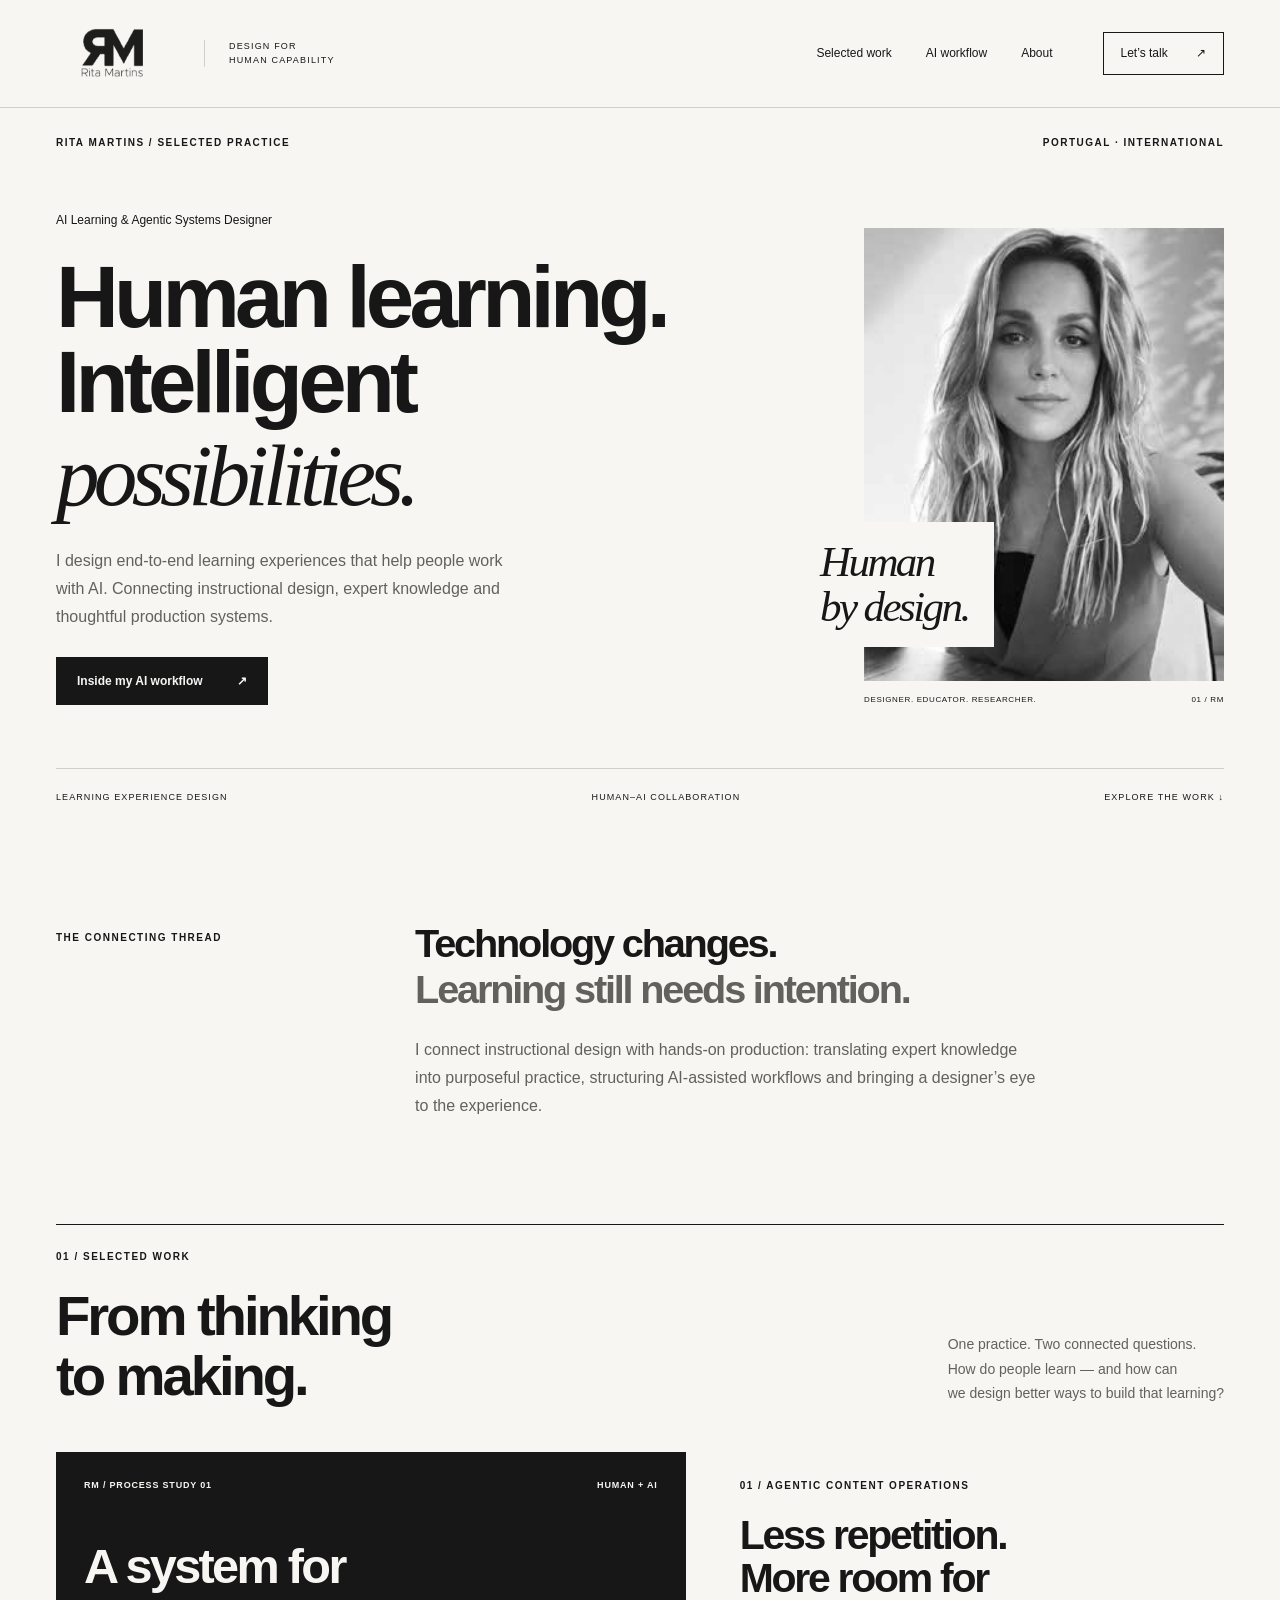
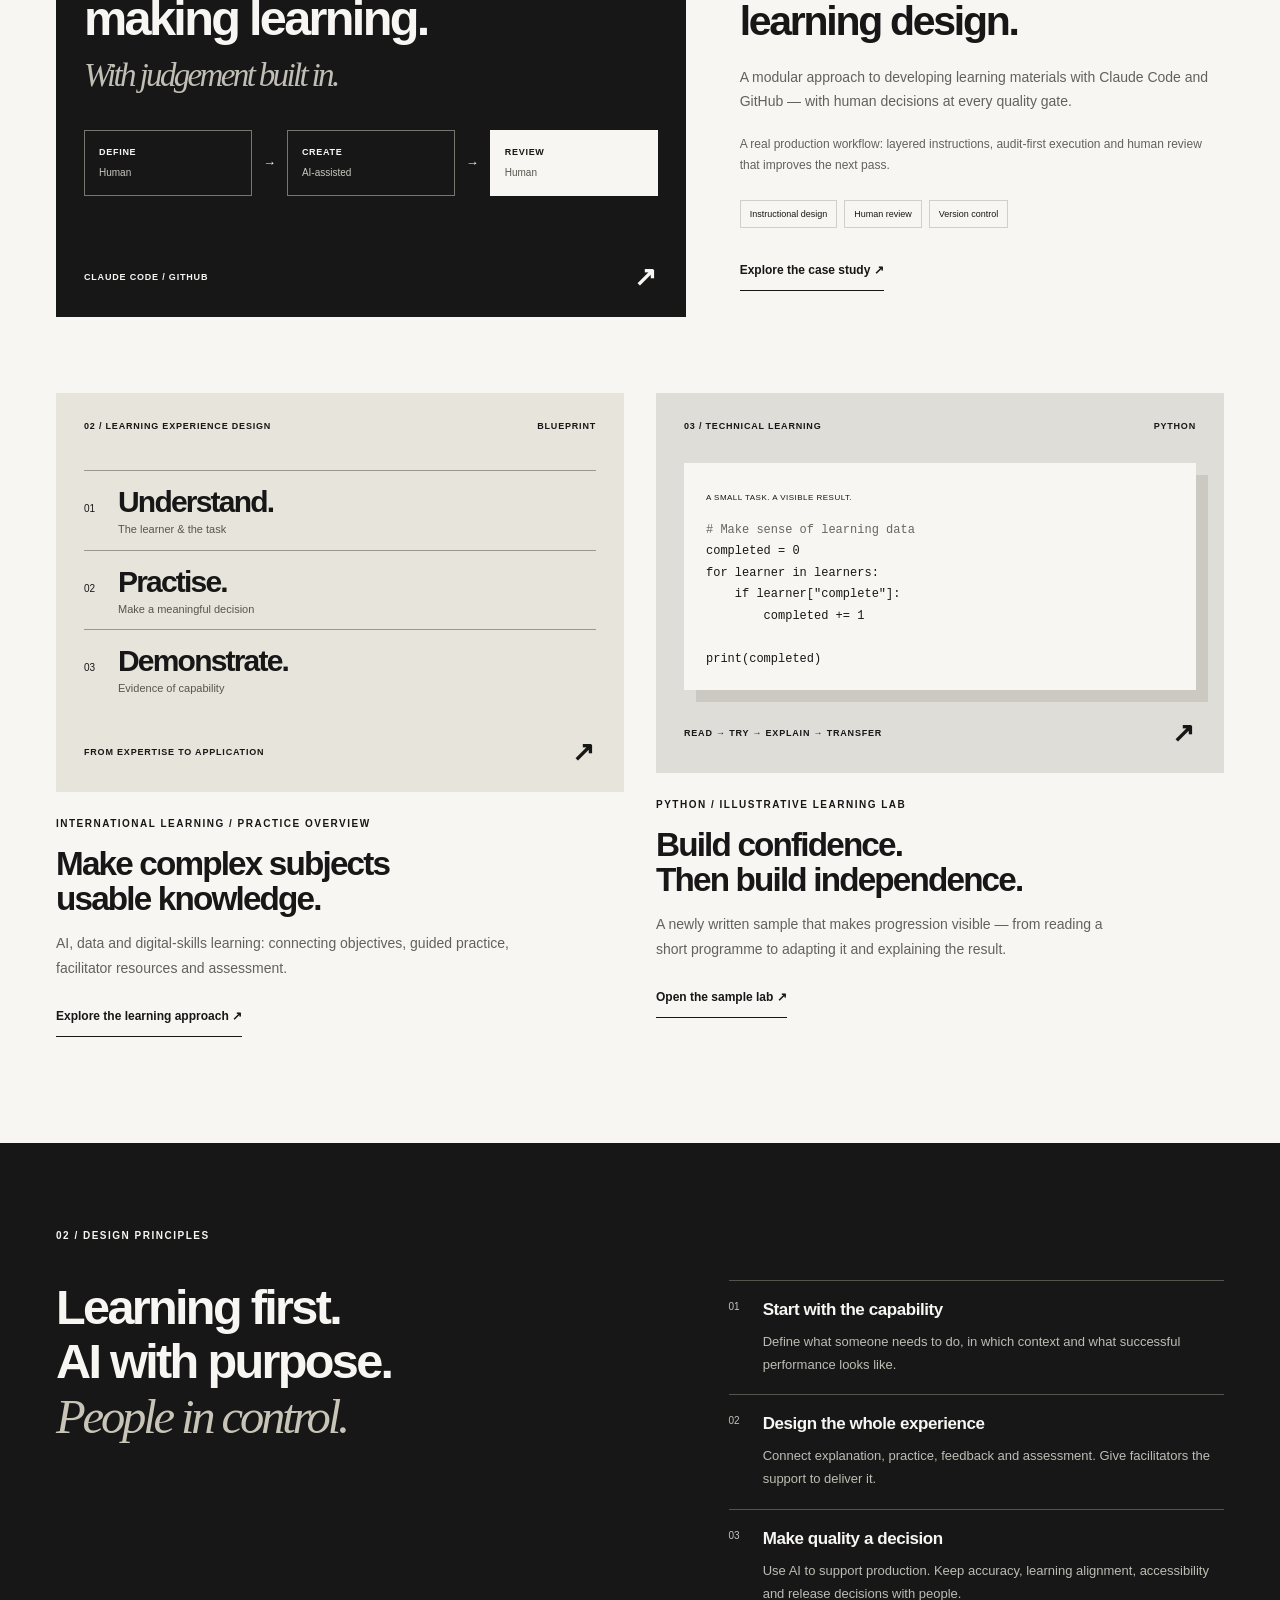
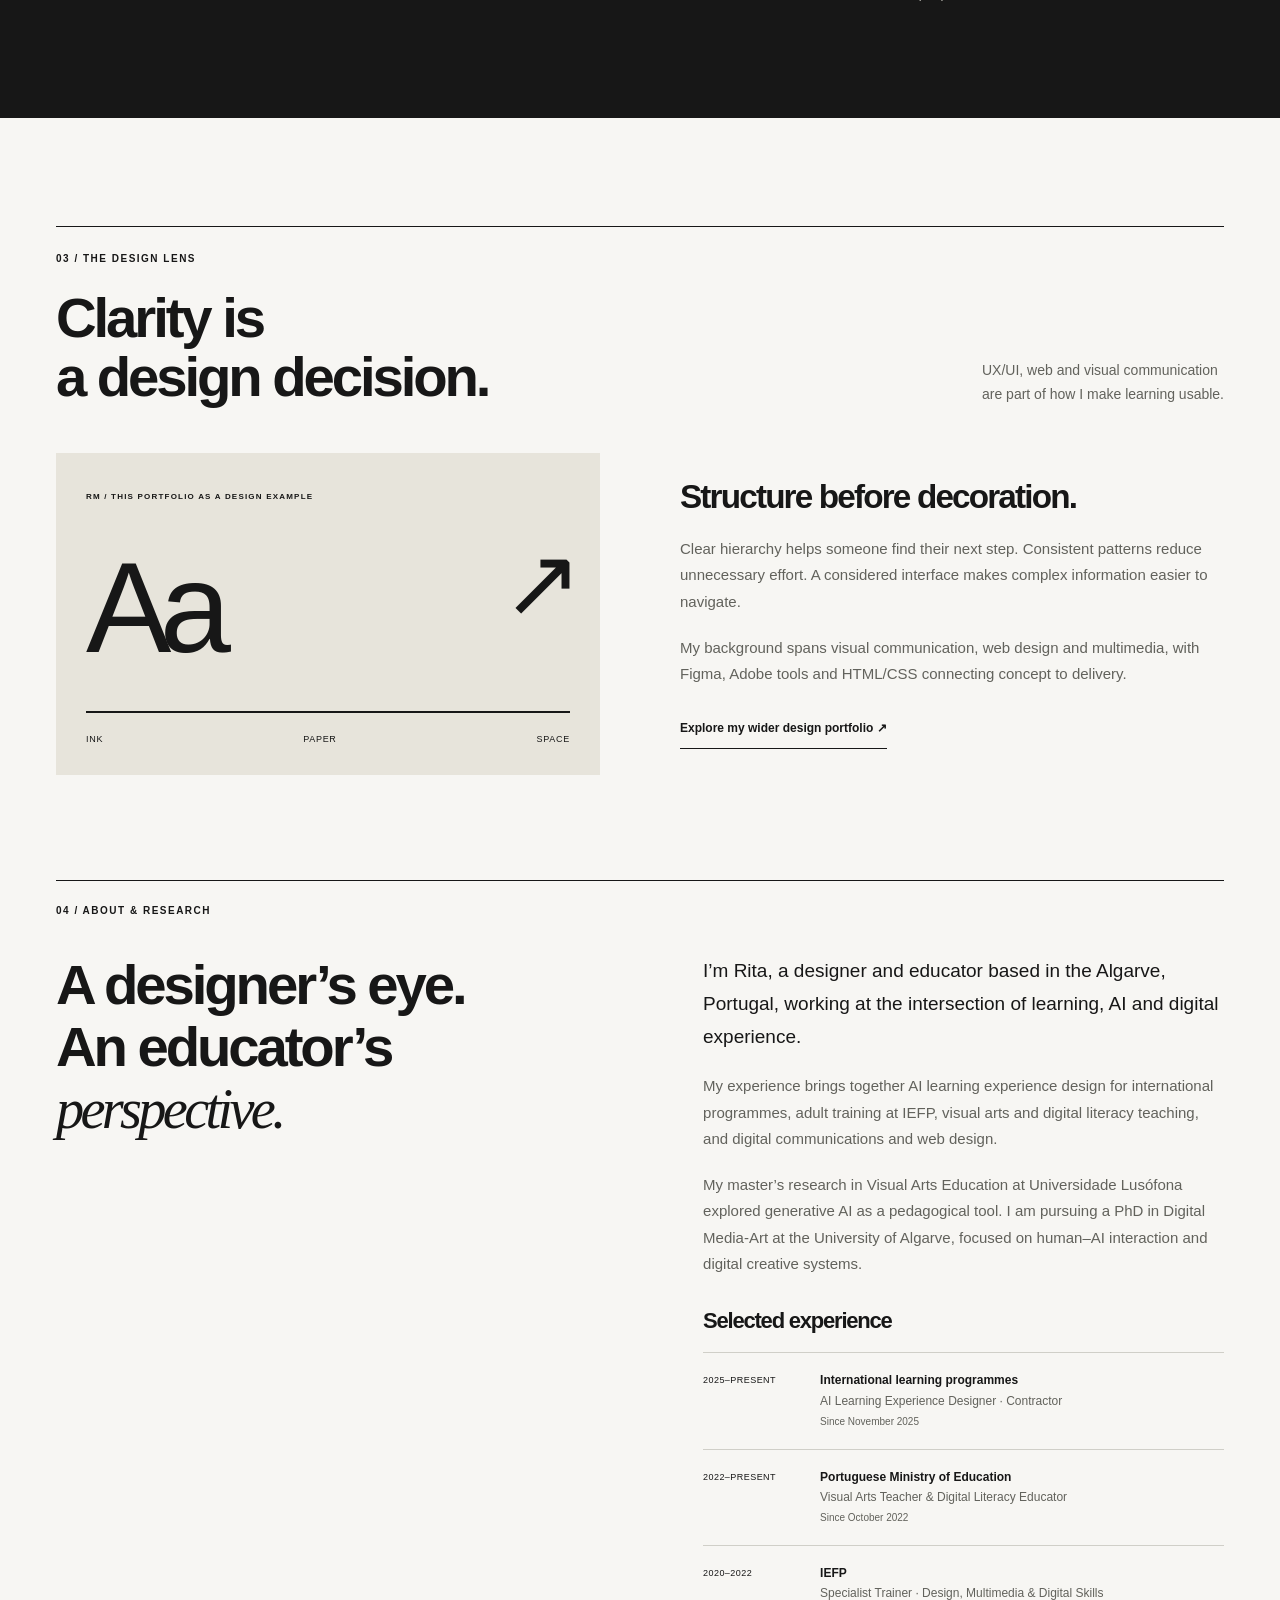
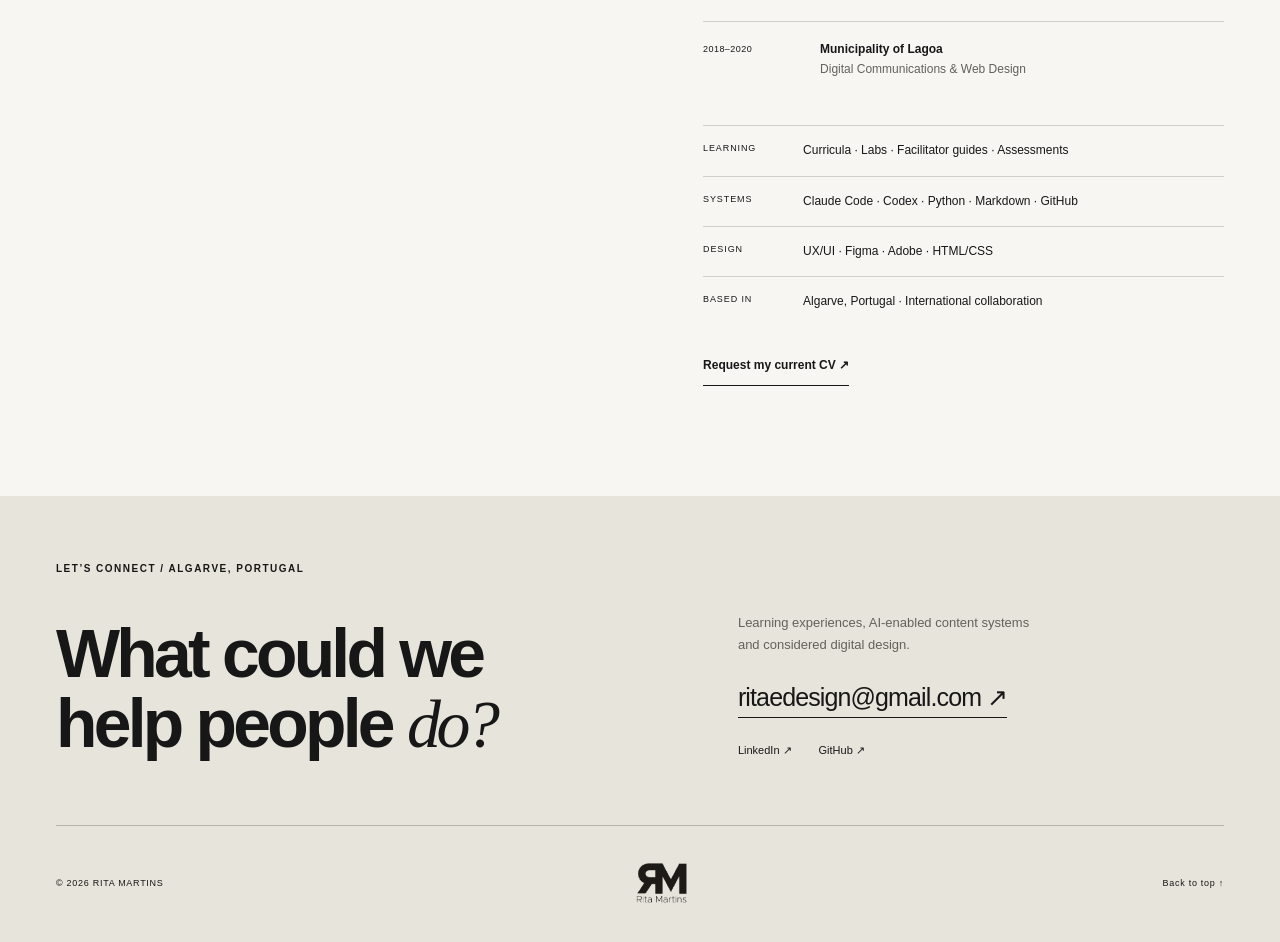
==== index.html @ 3ad0efac "Publish independent learning design portfolio" ====
<!doctype html>
<html lang="en-GB"><head><meta charset="utf-8"><meta name="viewport" content="width=device-width,initial-scale=1">
<title>AI Learning & Agentic Systems Designer — Rita Martins</title><meta name="description" content="Rita Martins connects learning experience design, human-reviewed AI workflows and thoughtful digital design."><meta name="theme-color" content="#f7f6f3">
<meta property="og:type" content="website"><meta property="og:title" content="AI Learning & Agentic Systems Designer — Rita Martins"><meta property="og:description" content="Rita Martins connects learning experience design, human-reviewed AI workflows and thoughtful digital design."><link rel="icon" type="image/png" href="assets/rm-logo.png"><link rel="stylesheet" href="styles.css"><script src="script.js" defer></script><link rel="canonical" href="https://ritelian.github.io/rita-agentic-portfolio/"><meta property="og:url" content="https://ritelian.github.io/rita-agentic-portfolio/"><meta property="og:image" content="https://ritelian.github.io/rita-agentic-portfolio/assets/rita-portrait.jpg"><meta property="og:image:alt" content="Rita Martins, designer and educator"></head>
<body><a class="skip" href="#main">Skip to content</a><header class="header"><a class="brand" href="index.html" aria-label="Rita Martins home"><img src="assets/rm-logo.png" width="176" height="106" alt="RM — Rita Martins"></a><span class="header-note">DESIGN FOR<br>HUMAN CAPABILITY</span><button class="menu-toggle" hidden aria-expanded="false" aria-controls="navigation">Menu +</button><nav id="navigation" aria-label="Primary"><a href="index.html#work">Selected work</a><a href="workflow.html">AI workflow</a><a href="index.html#about">About</a><a class="nav-contact" href="#contact">Let’s talk <span aria-hidden="true">↗</span></a></nav></header>
<main id="main"><section class="hero wrap"><div class="hero-meta kicker"><span>RITA MARTINS / SELECTED PRACTICE</span><span>PORTUGAL · INTERNATIONAL</span></div><div class="hero-grid"><div class="hero-copy"><p class="role">AI Learning &amp; Agentic Systems Designer</p><h1>Human learning.<br>Intelligent<br><em>possibilities.</em></h1><p class="intro">I design end-to-end learning experiences that help people work with AI. Connecting instructional design, expert knowledge and thoughtful production systems.</p><a class="button" href="workflow.html">Inside my AI workflow <span aria-hidden="true">↗</span></a></div><figure class="portrait"><img src="assets/rita-portrait.jpg" width="288" height="420" alt="Rita Martins, designer and educator"><figcaption><span>DESIGNER. EDUCATOR. RESEARCHER.</span><span>01 / RM</span></figcaption><div class="portrait-note" aria-hidden="true">Human<br>by design.</div></figure></div><div class="hero-bottom"><span>LEARNING EXPERIENCE DESIGN</span><span>HUMAN–AI COLLABORATION</span><a href="#work">EXPLORE THE WORK ↓</a></div></section>
<section class="intro-section wrap" aria-labelledby="intro-heading"><div class="kicker">THE CONNECTING THREAD</div><h2 id="intro-heading">Technology changes.<br><span class="muted">Learning still needs intention.</span></h2><p>I connect instructional design with hands-on production: translating expert knowledge into purposeful practice, structuring AI-assisted workflows and bringing a designer’s eye to the experience.</p></section>
<section id="work" class="work wrap"><div class="section-heading"><div><div class="kicker">01 / SELECTED WORK</div><h2>From thinking<br>to making.</h2></div><p>One practice. Two connected questions.<br>How do people learn — and how can<br>we design better ways to build that learning?</p></div>
<article class="featured-project"><a class="workflow-art" href="workflow.html" aria-label="Read Agentic content production case study"><div class="art-top"><span>RM / PROCESS STUDY 01</span><span>HUMAN + AI</span></div><div class="art-statement">A system for<br>making learning.<span>With judgement built in.</span></div><div class="mini-flow"><span>DEFINE<br><small>Human</small></span><b aria-hidden="true">→</b><span>CREATE<br><small>AI-assisted</small></span><b aria-hidden="true">→</b><span class="white-node">REVIEW<br><small>Human</small></span></div><div class="art-bottom"><span>CLAUDE CODE / GITHUB</span><span aria-hidden="true">↗</span></div></a><div class="featured-copy"><div class="kicker">01 / AGENTIC CONTENT OPERATIONS</div><h3>Less repetition.<br>More room for<br>learning design.</h3><p>A modular approach to developing learning materials with Claude Code and GitHub — with human decisions at every quality gate.</p><p class="small muted">A real production workflow: layered instructions, audit-first execution and human review that improves the next pass.</p><div class="tags"><span>Instructional design</span><span>Human review</span><span>Version control</span></div><a class="text-link" href="workflow.html">Explore the case study <span aria-hidden="true">↗</span></a></div></article>
<div class="project-pair"><article><a href="learning-design.html" class="learning-art" aria-label="Explore learning experience design"><div class="art-top"><span>02 / LEARNING EXPERIENCE DESIGN</span><span>BLUEPRINT</span></div><div class="blueprint"><div><span>01</span><strong>Understand.</strong><small>The learner &amp; the task</small></div><div><span>02</span><strong>Practise.</strong><small>Make a meaningful decision</small></div><div><span>03</span><strong>Demonstrate.</strong><small>Evidence of capability</small></div></div><div class="art-bottom"><span>FROM EXPERTISE TO APPLICATION</span><span aria-hidden="true">↗</span></div></a><div class="project-text"><div class="kicker">INTERNATIONAL LEARNING / PRACTICE OVERVIEW</div><h3>Make complex subjects<br>usable knowledge.</h3><p>AI, data and digital-skills learning: connecting objectives, guided practice, facilitator resources and assessment.</p><a class="text-link" href="learning-design.html">Explore the learning approach ↗</a></div></article><article><a href="learning-design.html#python" class="python-art" aria-label="Explore the illustrative Python learning lab"><div class="art-top"><span>03 / TECHNICAL LEARNING</span><span>PYTHON</span></div><div class="code-sheet"><span class="code-label">A SMALL TASK. A VISIBLE RESULT.</span><pre><code><span># Make sense of learning data</span>
completed = 0
for learner in learners:
    if learner["complete"]:
        completed += 1

print(completed)</code></pre></div><div class="art-bottom"><span>READ → TRY → EXPLAIN → TRANSFER</span><span aria-hidden="true">↗</span></div></a><div class="project-text"><div class="kicker">PYTHON / ILLUSTRATIVE LEARNING LAB</div><h3>Build confidence.<br>Then build independence.</h3><p>A newly written sample that makes progression visible — from reading a short programme to adapting it and explaining the result.</p><a class="text-link" href="learning-design.html#python">Open the sample lab ↗</a></div></article></div></section>
<section class="method"><div class="wrap"><div class="kicker">02 / DESIGN PRINCIPLES</div><div class="method-grid"><h2>Learning first.<br>AI with purpose.<br><em>People in control.</em></h2><div class="principles"><article><span>01</span><div><h3>Start with the capability</h3><p>Define what someone needs to do, in which context and what successful performance looks like.</p></div></article><article><span>02</span><div><h3>Design the whole experience</h3><p>Connect explanation, practice, feedback and assessment. Give facilitators the support to deliver it.</p></div></article><article><span>03</span><div><h3>Make quality a decision</h3><p>Use AI to support production. Keep accuracy, learning alignment, accessibility and release decisions with people.</p></div></article></div></div></div></section>
<section class="wrap design-section" id="design"><div class="section-heading"><div><div class="kicker">03 / THE DESIGN LENS</div><h2>Clarity is<br>a design decision.</h2></div><p>UX/UI, web and visual communication<br>are part of how I make learning usable.</p></div><div class="design-grid"><div class="type-specimen" aria-label="Typography study from this portfolio"><span class="kicker">RM / THIS PORTFOLIO AS A DESIGN EXAMPLE</span><strong>Aa<span>↗</span></strong><div class="specimen-rule"></div><div class="swatches"><span>INK</span><span>PAPER</span><span>SPACE</span></div></div><div><h3>Structure before decoration.</h3><p>Clear hierarchy helps someone find their next step. Consistent patterns reduce unnecessary effort. A considered interface makes complex information easier to navigate.</p><p>My background spans visual communication, web design and multimedia, with Figma, Adobe tools and HTML/CSS connecting concept to delivery.</p><a class="text-link" href="https://ritelian.github.io/rita-martins-portfolio/" target="_blank" rel="noopener noreferrer">Explore my wider design portfolio ↗</a></div></div></section>
<section class="wrap about" id="about"><div class="kicker">04 / ABOUT &amp; RESEARCH</div><div class="about-grid"><h2>A designer’s eye.<br>An educator’s<br><em>perspective.</em></h2><div><p class="lead">I’m Rita, a designer and educator based in the Algarve, Portugal, working at the intersection of learning, AI and digital experience.</p><p>My experience brings together AI learning experience design for international programmes, adult training at IEFP, visual arts and digital literacy teaching, and digital communications and web design.</p><p>My master’s research in Visual Arts Education at Universidade Lusófona explored generative AI as a pedagogical tool. I am pursuing a PhD in Digital Media-Art at the University of Algarve, focused on human–AI interaction and digital creative systems.</p><div class="career-list" aria-label="Selected professional experience"><h3>Selected experience</h3><div><span>2025–PRESENT</span><p><strong>International learning programmes</strong><br>AI Learning Experience Designer · Contractor<br><small>Since November 2025</small></p></div><div><span>2022–PRESENT</span><p><strong>Portuguese Ministry of Education</strong><br>Visual Arts Teacher &amp; Digital Literacy Educator<br><small>Since October 2022</small></p></div><div><span>2020–2022</span><p><strong>IEFP</strong><br>Specialist Trainer · Design, Multimedia &amp; Digital Skills</p></div><div><span>2018–2020</span><p><strong>Municipality of Lagoa</strong><br>Digital Communications &amp; Web Design</p></div></div><dl class="facts"><div><dt>LEARNING</dt><dd>Curricula · Labs · Facilitator guides · Assessments</dd></div><div><dt>SYSTEMS</dt><dd>Claude Code · Codex · Python · Markdown · GitHub</dd></div><div><dt>DESIGN</dt><dd>UX/UI · Figma · Adobe · HTML/CSS</dd></div><div><dt>BASED IN</dt><dd>Algarve, Portugal · International collaboration</dd></div></dl><a class="text-link" href="mailto:ritaedesign@gmail.com?subject=CV%20request">Request my current CV ↗</a></div></div></section></main><footer id="contact" class="footer"><div class="wrap"><div class="kicker">LET’S CONNECT / ALGARVE, PORTUGAL</div><div class="footer-grid"><h2>What could we<br>help people <em>do?</em></h2><div><p>Learning experiences, AI-enabled content systems<br>and considered digital design.</p><a class="email" href="mailto:ritaedesign@gmail.com">ritaedesign@gmail.com ↗</a><div class="social"><a href="https://www.linkedin.com/in/ritaelianamartins/" target="_blank" rel="noopener noreferrer">LinkedIn ↗</a><a href="https://github.com/ritelian" target="_blank" rel="noopener noreferrer">GitHub ↗</a></div></div></div><div class="footer-bottom"><span>© <span id="year">2026</span> RITA MARTINS</span><img src="assets/rm-logo.png" width="176" height="106" alt="RM — Rita Martins"><a href="#main">Back to top ↑</a></div></div></footer></body></html>
---- styles.css ----
:root{--paper:#f7f6f3;--ink:#171717;--muted:#62625c;--line:#d0cfc8;--sand:#e7e4db;--max:1328px}*{box-sizing:border-box}html{scroll-behavior:smooth;scroll-padding-top:30px}body{margin:0;background:var(--paper);color:var(--ink);font-family:Arial,Helvetica,sans-serif;-webkit-font-smoothing:antialiased;line-height:1.6}a{color:inherit;text-decoration:none}img{display:block;max-width:100%;height:auto}button,input,select,textarea{font:inherit}button,a,input,select,textarea,summary{-webkit-tap-highlight-color:transparent}button{cursor:pointer}button:disabled{cursor:not-allowed;opacity:.48}a:focus-visible,button:focus-visible,summary:focus-visible,input:focus-visible,textarea:focus-visible,select:focus-visible{outline:3px solid #75623b;outline-offset:5px}::selection{background:#d7cfb8}h1,h2,h3,h4,p,figure{margin:0}h1,h2,h3,h4{line-height:1.06}h1,h2,h3{letter-spacing:-.055em}h1{font-size:clamp(3.2rem,6.8vw,6.3rem);font-weight:700}h2{font-size:clamp(2.5rem,4.4vw,4.25rem)}h3{font-size:clamp(1.65rem,2.6vw,2.6rem)}h4{font-size:1.15rem;line-height:1.35;margin:26px 0 12px}em{font-family:Georgia,'Times New Roman',serif;font-weight:400;letter-spacing:-.065em}p{color:var(--muted);font-size:1rem;line-height:1.75}p+p{margin-top:20px}.wrap{max-width:var(--max);margin:auto;padding-inline:56px}.kicker{font-family:Arial,Helvetica,sans-serif;font-size:10px;line-height:1.5;letter-spacing:.15em;font-weight:700}.muted{color:var(--muted)}.small{font-size:.82rem}.lead{font-size:1.2rem}.skip{position:fixed;top:-100px;left:16px;background:var(--ink);color:white;padding:12px 22px;z-index:100}.skip:focus{top:16px}.header{max-width:1600px;margin:auto;min-height:108px;display:flex;align-items:center;gap:32px;border-bottom:1px solid var(--line);padding:16px 56px}.brand{width:116px;flex-shrink:0}.brand img{width:116px;mix-blend-mode:multiply}.header-note{font-size:9px;line-height:1.5;letter-spacing:.13em;border-left:1px solid var(--line);padding-left:24px}.header nav{display:flex;align-items:center;gap:34px;margin-left:auto;font-size:12px}.header nav a{padding-block:12px}.header nav a:hover,.header nav a[aria-current]{text-decoration:underline;text-underline-offset:6px}.header .nav-contact{border:1px solid var(--ink);padding:11px 17px;margin-left:16px}.nav-contact span{margin-left:25px}.menu-toggle{display:none}.hero{padding-top:27px}.hero-meta{display:flex;justify-content:space-between;gap:20px}.hero-grid{display:grid;grid-template-columns:1.6fr 1fr;gap:60px;align-items:center;padding-top:58px}.role{font-size:12px;color:var(--ink);margin-bottom:23px}.hero h1{line-height:.98}.hero h1 em{display:inline-block;margin-top:8px}.intro{max-width:470px;font-size:16px;margin-top:29px;margin-bottom:26px}.button{display:inline-flex;align-items:center;justify-content:space-between;gap:34px;border:1px solid var(--ink);background:var(--ink);color:var(--paper);padding:14px 20px;font-size:12px;line-height:1.5;font-weight:700;min-height:46px;text-align:left;transition:background .18s,transform .18s}.button:not(:disabled):hover{background:#363630;transform:translateY(-2px)}.button.secondary{background:transparent;color:var(--ink)}.button.secondary:hover{background:var(--sand)}.portrait{position:relative;align-self:stretch;max-width:360px;justify-self:end;width:100%;padding-top:20px}.portrait>img{width:100%;height:453px;object-fit:cover;filter:grayscale(1);object-position:center 33%}.portrait figcaption{display:flex;justify-content:space-between;gap:10px;font-size:8px;letter-spacing:.08em;padding-top:13px}.portrait-note{position:absolute;bottom:60px;left:-44px;line-height:1.03;font-size:43px;letter-spacing:-.06em;background:var(--paper);padding:18px 25px 18px 0;font-family:Georgia,serif;font-style:italic}.hero-bottom{border-top:1px solid var(--line);display:flex;justify-content:space-between;gap:20px;font-size:9px;letter-spacing:.12em;margin-top:61px;padding-block:21px}.intro-section{padding-top:95px;padding-bottom:104px;display:grid;grid-template-columns:1fr 2.6fr;column-gap:48px;row-gap:24px}.intro-section h2{font-size:clamp(2rem,3.1vw,3rem);line-height:1.16}.intro-section>p{grid-column:2;max-width:630px;font-size:16px}.intro-section .kicker{padding-top:10px}.section-heading{border-top:1px solid var(--ink);padding-top:24px;display:flex;justify-content:space-between;align-items:end;gap:45px;margin-bottom:46px}.section-heading h2{margin-top:22px}.section-heading>p{font-size:14px;max-width:350px}.featured-project{display:grid;grid-template-columns:1.3fr 1fr;gap:54px;align-items:center}.workflow-art,.learning-art,.python-art{position:relative;display:flex;flex-direction:column;min-height:465px;padding:26px 28px;background:var(--ink);color:var(--paper);overflow:hidden}.art-top,.art-bottom{display:flex;justify-content:space-between;gap:15px;font-size:9px;font-weight:700;letter-spacing:.09em}.art-bottom{margin-top:auto;align-items:center;padding-top:30px}.art-bottom>span:last-child{font-size:27px;line-height:1}.art-statement{font-size:clamp(2.3rem,3.8vw,3.4rem);font-weight:700;line-height:1.07;letter-spacing:-.055em;margin-top:48px}.art-statement>span{display:block;font-family:Georgia,serif;font-style:italic;font-weight:400;font-size:.68em;color:#c1bfb5;margin-top:14px}.mini-flow{display:flex;align-items:center;gap:11px;margin-top:37px}.mini-flow>span{border:1px solid #77766e;padding:14px 14px;flex:1;font-size:9px;font-weight:700;letter-spacing:.08em}.mini-flow small{display:block;font-weight:400;font-size:10px;letter-spacing:0;margin-top:5px;color:#c9c7be}.mini-flow b{font-size:13px;font-weight:400}.mini-flow .white-node{color:var(--ink);background:var(--paper);border-color:var(--paper)}.mini-flow .white-node small{color:#55554c}.workflow-art:hover .art-bottom>span:last-child,.learning-art:hover .art-bottom>span:last-child,.python-art:hover .art-bottom>span:last-child{transform:translate(3px,-3px)}.art-bottom>span:last-child{transition:transform .2s}.featured-copy h3{margin:21px 0;font-size:clamp(2rem,3.2vw,3rem)}.featured-copy>p{font-size:14px}.featured-copy .small{font-size:12px}.tags{display:flex;flex-wrap:wrap;gap:7px;margin-top:24px}.tags span{font-size:9px;padding:6px 9px;border:1px solid var(--line)}.text-link{font-size:12px;font-weight:700;border-bottom:1px solid var(--ink);display:inline-block;padding:9px 0;line-height:1.7}.featured-copy .text-link{margin-top:23px}.text-link:hover{border-bottom-width:2px}.project-pair{display:grid;grid-template-columns:1fr 1fr;gap:32px;margin-top:76px}.learning-art,.python-art{min-height:370px}.learning-art{background:var(--sand);color:var(--ink)}.blueprint{margin-top:37px}.blueprint>div{border-top:1px solid #99978f;display:grid;grid-template-columns:34px 1fr;align-items:baseline;padding:11px 0}.blueprint>div>span{font-size:10px}.blueprint strong{font-size:30px;letter-spacing:-.06em;line-height:1.3}.blueprint small{grid-column:2;font-size:11px;color:#57564e}.python-art{background:#deddd8;color:var(--ink)}.code-sheet{background:var(--paper);margin-top:30px;padding:19px 22px;box-shadow:12px 12px 0 #cbc9c1}.code-label{font-size:8px;letter-spacing:.06em}.code-sheet pre{font-size:12px;line-height:1.8;margin:12px 0 0;white-space:pre-wrap}.code-sheet code>span{color:#68675e}.project-text{padding-top:24px}.project-text h3{margin:15px 0}.project-text p{font-size:14px;max-width:460px}.project-text .text-link{margin-top:17px}.work{padding-bottom:106px}.method{background:var(--ink);color:var(--paper);padding:85px 0 94px}.method-grid{display:grid;grid-template-columns:1.2fr 1fr;gap:78px;margin-top:37px}.method h2{font-size:clamp(2.3rem,3.8vw,3.65rem);line-height:1.12}.method em{color:#c8c4b7}.principles article{display:flex;gap:23px;border-top:1px solid #54544c;padding:18px 0}.principles article>span{font-size:10px;color:#c5c3b8}.principles h3{font-size:17px;letter-spacing:-.025em;margin-bottom:10px;line-height:1.3}.principles p{font-size:13px;color:#bdbcb4}.design-section{padding-top:108px;padding-bottom:105px}.design-grid{display:grid;grid-template-columns:1fr 1fr;gap:80px;align-items:center}.type-specimen{background:var(--sand);padding:28px 30px}.type-specimen .kicker{font-size:8px}.type-specimen>strong{font-size:clamp(90px,10vw,155px);letter-spacing:-.09em;line-height:1.6;display:flex;justify-content:space-between;font-weight:400}.type-specimen>strong span{font-size:.75em;font-weight:400}.specimen-rule{height:2px;background:var(--ink)}.swatches{display:flex;justify-content:space-between;padding-top:19px;font-size:9px;letter-spacing:.08em}.design-grid h3{margin-bottom:22px}.design-grid p{font-size:15px}.design-grid .text-link{margin-top:22px}.about{padding-bottom:110px}.about>.kicker{padding-top:22px;border-top:1px solid var(--ink)}.about-grid{display:grid;grid-template-columns:1.1fr 1fr;gap:74px;margin-top:36px}.about-grid h2{line-height:1.1}.about-grid p{font-size:15px}.about-grid .lead{font-size:19px;color:var(--ink)}.facts{margin:29px 0 20px}.facts>div{display:grid;grid-template-columns:85px 1fr;gap:15px;border-top:1px solid var(--line);padding:15px 0}.facts dt{font-size:9px;letter-spacing:.1em}.facts dd{font-size:12px;margin:0}.footer{background:var(--sand);padding-top:65px}.footer-grid{display:grid;grid-template-columns:1.3fr 1fr;gap:50px;align-items:end;margin:36px 0 65px}.footer h2{font-size:clamp(2.7rem,5.3vw,5rem);line-height:1.03}.footer p{font-size:13px}.email{display:inline-block;font-size:clamp(17px,2vw,25px);letter-spacing:-.035em;border-bottom:1px solid var(--ink);margin-top:20px;overflow-wrap:anywhere}.social{display:flex;gap:27px;font-size:11px;margin-top:24px}.social a:hover{text-decoration:underline}.footer-bottom{border-top:1px solid #b8b6ac;display:flex;align-items:center;justify-content:space-between;gap:20px;min-height:117px;font-size:9px;letter-spacing:.08em}.footer-bottom img{width:94px;mix-blend-mode:multiply}.breadcrumb{display:inline-block;font-size:11px;margin-top:28px;padding:8px 0}.case-hero{padding:42px 0 48px}.case-hero h1{font-size:clamp(3rem,6.1vw,5.8rem);margin:28px 0;line-height:1.06;max-width:1060px}.case-deck{font-size:20px;max-width:660px}.case-meta{display:grid;grid-template-columns:repeat(4,1fr);gap:26px;border-top:1px solid var(--line);padding-top:23px;margin-top:40px}.case-meta dt{font-size:9px;letter-spacing:.1em;font-weight:700}.case-meta dd{font-size:12px;margin:7px 0 0}.case-banner{background:var(--ink);color:var(--paper);padding:59px 0}.case-banner h2{font-size:clamp(1.8rem,3.3vw,3rem);margin-top:25px;line-height:1.17}.banner-flow{display:flex;align-items:center;gap:22px;flex-wrap:wrap;margin-top:40px;font-size:12px}.banner-flow>span{border-bottom:1px solid #77756b;padding-bottom:11px}.banner-flow b{font-weight:400;color:#aaa89b}.case-layout{display:grid;grid-template-columns:220px minmax(0,1fr);gap:68px;padding-top:65px;padding-bottom:95px}.case-nav{align-self:start;position:sticky;top:25px;display:flex;flex-direction:column;gap:4px}.case-nav a{font-size:10px;padding:10px 0;color:var(--muted);border-bottom:1px solid var(--line)}.case-nav a:hover{color:var(--ink)}.case-content{min-width:0}.case-content section{padding-bottom:76px;scroll-margin-top:30px}.case-content section+section{border-top:1px solid var(--ink);padding-top:28px}.case-content h2{font-size:clamp(2.3rem,3.6vw,3.5rem);margin:24px 0}.case-content h3{font-size:23px;letter-spacing:-.04em;margin:26px 0 13px;line-height:1.2}.case-content p{font-size:15px}.case-content .lead{font-size:19px;color:var(--ink)}.note{background:var(--sand);border-left:2px solid var(--ink);padding:22px 24px;margin:28px 0}.note strong{font-size:12px}.note p{font-size:12px;margin-top:9px}.two-col{display:grid;grid-template-columns:1fr 1fr;gap:35px;margin:25px 0}.two-col h3{margin-top:0}.clean-list{padding-left:20px;margin:20px 0 30px}.clean-list li{padding:8px 0;font-size:14px;line-height:1.7;color:var(--muted)}.clean-list strong{color:var(--ink)}.workflow-steps{list-style:none;padding:0;margin:35px 0}.workflow-steps>li{display:grid;grid-template-columns:40px 1fr;gap:18px;border-top:1px solid var(--line);padding:24px 0}.step-index{font-size:12px;color:var(--muted);padding-top:4px}.owner{font-size:9px;font-weight:700;letter-spacing:.1em}.workflow-steps h3{margin-top:10px}.workflow-steps small{font-size:11px;display:block;margin-top:13px;color:var(--muted)}.workflow-steps .human-step{background:var(--sand);padding:24px 20px;margin-inline:-20px;border-color:var(--sand)}details{border-block:1px solid var(--line);padding:17px 0}summary{cursor:pointer;font-size:13px;font-weight:700;line-height:1.5}details p{margin-top:15px}.terminal{font-family:ui-monospace,SFMono-Regular,Consolas,monospace;background:var(--ink);color:var(--paper);padding:25px;font-size:12px;line-height:1.9;overflow:auto;tab-size:2}.form-grid{display:grid;grid-template-columns:1.5fr 1fr;gap:20px}form label{display:block;font-size:12px;font-weight:700}select,textarea{display:block;width:100%;border:1px solid #9b9990;background:#fff;color:var(--ink);padding:12px;border-radius:0;margin:9px 0 20px;font-size:14px;line-height:1.6}textarea{resize:vertical;min-height:112px}.demo-status{font-size:12px;padding:20px 0;border-bottom:1px solid var(--line);margin-top:15px;min-height:62px}.stage-track{padding:0;list-style:none;display:grid;grid-template-columns:repeat(3,1fr);gap:10px;margin-top:22px}.stage-track li{font-size:10px;padding:10px;border:1px solid var(--line)}.stage-track li.done{background:var(--sand);border-color:#918d80}.stage-track li.current{background:var(--ink);color:white}.sample-output{background:#fff;padding:27px;margin-top:23px;border:1px solid var(--line)}.sample-output p,.sample-output li{font-size:13px}.sample-output ol,.sample-output ul{padding-left:20px;line-height:1.8}.source-pair{display:grid;grid-template-columns:1fr 1fr;gap:18px;margin-top:22px}.source-pair>div{padding:16px;background:var(--paper)}.source-pair strong{font-size:11px}.source-pair p{margin-top:9px}.review-gate{border:1px solid var(--line);margin:25px 0;padding:17px 20px 20px}.review-gate legend{font-size:12px;font-weight:700;padding:0 7px}.review-gate label{display:flex;align-items:flex-start;gap:12px;font-size:12px;margin-top:14px;cursor:pointer}.review-gate input{margin:3px 0 0;width:18px;height:18px;flex-shrink:0;accent-color:var(--ink)}.demo-actions{display:flex;align-items:center;gap:20px;flex-wrap:wrap}.text-button{border:0;border-bottom:1px solid var(--ink);padding:8px 0;background:none;font-size:12px;font-weight:700}.acceptance{padding:18px 0;color:var(--ink)!important;font-weight:700}.demo-section .small{font-size:11px}blockquote{margin:35px 0;font-family:Georgia,serif;font-style:italic;font-size:29px;line-height:1.35;letter-spacing:-.03em;padding-left:24px;border-left:2px solid var(--ink)}.blueprint-table{overflow-x:auto;margin:27px 0}table{border-collapse:collapse;width:100%;text-align:left;font-size:12px;line-height:1.65}caption{text-align:left;font-size:17px;font-weight:700;padding-bottom:18px}th,td{border-top:1px solid var(--line);padding:16px 12px;vertical-align:top}thead th{background:var(--sand);font-size:10px;letter-spacing:.07em}tbody th{min-width:105px}td{min-width:130px;color:var(--muted)}[hidden]{display:none!important}
@media(min-width:1450px){.hero-grid{gap:90px}.portrait{max-width:375px}.portrait>img{height:485px}}
@media(max-width:1050px){.wrap{padding-inline:34px}.header{padding-inline:34px;gap:20px}.header-note{display:none}.header nav{gap:23px}.hero-grid{gap:34px;grid-template-columns:1.4fr 1fr}.hero h1{font-size:7vw}.portrait>img{height:410px}.portrait-note{font-size:34px;left:-20px}.featured-project{gap:30px;grid-template-columns:1.15fr 1fr}.workflow-art{padding:23px;min-height:445px}.mini-flow{gap:6px}.mini-flow>span{padding:12px 8px}.intro-section{grid-template-columns:1fr 3fr;gap:26px}.method-grid,.about-grid,.design-grid{gap:40px}.case-layout{grid-template-columns:155px minmax(0,1fr);gap:38px}.case-meta{grid-template-columns:repeat(2,1fr)}.case-hero h1{font-size:7vw}.header .nav-contact{margin-left:0}.learning-art,.python-art{padding:23px 20px}.code-sheet{padding:16px}.code-sheet pre{font-size:11px}}
@media(max-width:720px){.wrap{padding-inline:23px}.header{padding:9px 23px;min-height:85px;flex-wrap:wrap;gap:8px 20px}.brand,.brand img{width:100px}.header nav{width:100%;display:flex;flex-wrap:wrap;gap:10px 24px;margin-left:0;padding:12px 0}.header nav a{font-size:12px}.header .nav-contact{border:0;padding:12px 0}.nav-contact span{margin-left:5px}.js .menu-toggle{display:block;margin-left:auto;border:1px solid var(--ink);background:transparent;padding:9px 14px;font-size:12px;min-height:44px}.js .header nav{display:none}.js .header nav.open{display:flex}.hero{padding-top:22px}.hero-meta{font-size:8px;gap:15px}.hero-meta>span:last-child{text-align:right}.hero-grid{grid-template-columns:1fr;padding-top:38px;gap:37px}.role{font-size:11px;margin-bottom:18px}.hero h1{font-size:clamp(48px,10.9vw,78px)}.intro{font-size:15px;margin-top:25px;max-width:490px}.portrait{max-width:none;display:grid;grid-template-columns:1fr;justify-self:stretch;padding-top:0}.portrait>img{width:72%;max-width:320px;height:330px;margin-left:auto;object-position:center 26%}.portrait-note{left:0;bottom:48px;font-size:40px;padding-right:20px}.portrait figcaption{font-size:7px;padding-top:14px;gap:10px}.hero-bottom{margin-top:32px;padding-block:17px;font-size:8px;flex-wrap:wrap;gap:13px}.hero-bottom>span:nth-child(2){display:none}.intro-section{display:block;padding-top:56px;padding-bottom:65px}.intro-section h2{margin:24px 0;font-size:30px}.intro-section>p{font-size:15px}.section-heading{display:block;margin-bottom:30px}.section-heading h2{margin-top:20px;font-size:42px}.section-heading>p{margin-top:22px;font-size:14px}.section-heading>p br{display:none}.featured-project{grid-template-columns:1fr;gap:30px}.workflow-art{min-height:380px;padding:24px}.art-statement{font-size:40px;margin-top:33px}.mini-flow{margin-top:28px;gap:8px}.mini-flow>span{padding:12px 10px}.featured-copy h3{font-size:36px}.featured-copy h3 br{display:none}.featured-copy>p{font-size:15px}.project-pair{grid-template-columns:1fr;gap:45px;margin-top:50px}.learning-art,.python-art{min-height:340px}.code-sheet{padding:20px}.code-sheet pre{font-size:13px}.project-text h3{font-size:31px}.project-text p{font-size:15px}.work{padding-bottom:67px}.method{padding:55px 0 58px}.method-grid{grid-template-columns:1fr;gap:35px;margin-top:28px}.method h2{font-size:37px}.principles p{font-size:14px}.design-section{padding-top:65px;padding-bottom:65px}.design-grid{grid-template-columns:1fr;gap:30px}.type-specimen>strong{font-size:125px;line-height:1.4}.design-grid h3{font-size:29px}.about{padding-bottom:67px}.about-grid{grid-template-columns:1fr;gap:30px}.about-grid h2{font-size:41px}.about-grid .lead{font-size:18px}.footer{padding-top:45px}.footer-grid{grid-template-columns:1fr;gap:29px;margin:29px 0 37px}.footer h2{font-size:45px}.footer-bottom{gap:15px;font-size:8px;min-height:100px}.footer-bottom img{width:70px}.case-hero{padding-top:29px;padding-bottom:27px}.case-hero h1{font-size:clamp(40px,9vw,62px);margin-block:24px;overflow-wrap:break-word}.case-deck{font-size:17px}.case-meta{gap:22px 16px;margin-top:28px}.case-meta dd{font-size:11px}.case-banner{padding:39px 0}.case-banner h2{font-size:28px}.case-banner h2 br{display:none}.banner-flow{gap:11px;font-size:10px;margin-top:28px}.case-layout{display:block;padding-top:24px;padding-bottom:24px}.case-nav{position:static;display:grid;grid-template-columns:1fr 1fr;gap:0 20px;margin-bottom:42px}.case-nav a{font-size:10px}.case-content h2{font-size:35px}.case-content .lead{font-size:17px}.case-content p{font-size:15px}.case-content section{padding-bottom:48px}.two-col{grid-template-columns:1fr;gap:25px}.two-col h3{margin:0 0 12px}.note{padding:18px}.note p{font-size:12px}.workflow-steps{margin-top:27px}.workflow-steps>li{grid-template-columns:25px 1fr;gap:13px}.workflow-steps .human-step{margin-inline:-10px;padding-inline:10px}.workflow-steps h3{font-size:21px}.workflow-steps p{font-size:14px}.terminal{font-size:11px;padding:18px}.form-grid{grid-template-columns:1fr;gap:0}.sample-output{padding:20px 16px}.stage-track{gap:5px}.stage-track li{font-size:9px;padding:8px}.source-pair{grid-template-columns:1fr}.source-pair p,.sample-output p{font-size:13px}.review-gate{padding:15px}.review-gate label{font-size:12px}.demo-actions{gap:14px}.demo-actions .button{font-size:11px;padding-inline:15px}.blueprint-table{margin-inline:-3px}blockquote{font-size:25px}}
@media(prefers-reduced-motion:reduce){html{scroll-behavior:auto}*,*::before,*::after{animation:none!important;transition:none!important}}
@media print{body{background:white;color:black}.header,.footer,.case-nav,.breadcrumb,.skip,form,.review-gate,.demo-actions,.stage-track,.demo-status,.note{display:none!important}.wrap{padding:0}.case-layout{display:block;padding:0}.case-banner{background:white;color:black}.case-content section,.case-hero{break-inside:auto}.terminal{white-space:pre-wrap;background:#eee;color:black}.sample-output{border:0;padding:0}body.print-sample main>*:not(.wrap),body.print-sample .case-content>section:not(#demo),body.print-sample #demo>h1,body.print-sample #demo>p,body.print-sample #demo>.kicker,body.print-sample #accepted-actions{display:none!important}body.print-sample #demo{border:0;padding:0}body.print-sample .sample-output:before{content:'Rita Martins / Fictional workflow demonstration';display:block;font-weight:bold;margin-bottom:20px}.sample-output li{break-inside:avoid}}
.practice-record{border-top:1px solid var(--line);margin:24px 0 32px}.practice-record article{border-bottom:1px solid var(--line);padding:23px 0}.practice-record h4{margin:12px 0;letter-spacing:-.025em}.practice-record p{font-size:14px}
.career-list{margin-top:32px}.career-list h3{font-size:22px;margin-bottom:20px}.career-list>div{display:grid;grid-template-columns:100px 1fr;gap:17px;border-top:1px solid var(--line);padding:17px 0}.career-list>div>span{font-size:9px;letter-spacing:.05em;padding-top:3px}.career-list p{font-size:12px;line-height:1.7}.career-list strong{color:var(--ink)}.career-list small{font-size:10px}@media(max-width:400px){.career-list>div{grid-template-columns:80px 1fr;gap:13px}}
.process-hero h1{font-size:clamp(2.8rem,5.6vw,5.4rem)}.process-hero .banner-flow>span{border-color:var(--line)}.process-tools{margin-top:30px;color:var(--muted)}.banner-description{max-width:590px;margin-top:24px;color:#cfcdc4}.instruction-map{margin:30px 0;background:var(--sand);padding:24px}.instruction-header{display:flex;justify-content:space-between;gap:18px;font:10px ui-monospace,monospace;padding-bottom:22px}.instruction-row{display:grid;grid-template-columns:1.05fr 1fr;gap:24px;border-top:1px solid #b6b3a8;padding:19px 0}.instruction-row code{font-size:11px;overflow-wrap:anywhere;align-self:start}.instruction-row strong{font-size:13px}.instruction-row p{font-size:12px;margin-top:6px}.review-incident{display:grid;grid-template-columns:150px 1fr;gap:25px;margin:32px 0;border-block:1px solid var(--line);padding:25px 0;align-items:center}.incident-number{font-size:88px;line-height:1;letter-spacing:-.07em}.incident-number>span{font-size:12px;display:block;letter-spacing:.05em;margin-top:12px}.review-incident h3{margin:0 0 14px}.feedback-loop{display:flex;gap:16px;flex-wrap:wrap;align-items:center;background:var(--sand);padding:19px;margin-top:26px;font-size:12px}.feedback-loop b{font-weight:400}.result-grid{display:grid;grid-template-columns:repeat(3,1fr);gap:25px;margin-top:35px}.result-grid article{border-top:1px solid var(--ink);padding-top:20px}.result-number{font-size:75px;line-height:1;letter-spacing:-.07em;display:block}.result-number span{display:block;font-size:11px;line-height:1.5;letter-spacing:0;margin-top:13px}.result-grid p{font-size:13px;margin-top:18px}.demo-invitation{background:var(--sand);padding:25px;margin:32px 0}.demo-invitation h3{margin-top:15px}.demo-page{display:block;max-width:900px;margin:auto;padding-top:32px}.case-content p.small{font-size:12px}@media(max-width:720px){.instruction-map{padding:18px}.instruction-row{grid-template-columns:1fr;gap:9px}.instruction-row code{font-size:11px}.review-incident{grid-template-columns:80px 1fr;gap:18px}.incident-number{font-size:65px}.review-incident h3{font-size:21px}.result-grid{grid-template-columns:1fr;gap:25px}.result-number{font-size:62px}.result-grid p{font-size:14px}.demo-page{padding:28px 0}.feedback-loop{font-size:11px;gap:10px}.process-hero h1{font-size:clamp(38px,8.6vw,62px)}}
.demo-title{font-size:clamp(2.3rem,4.4vw,4.25rem);margin:24px 0}
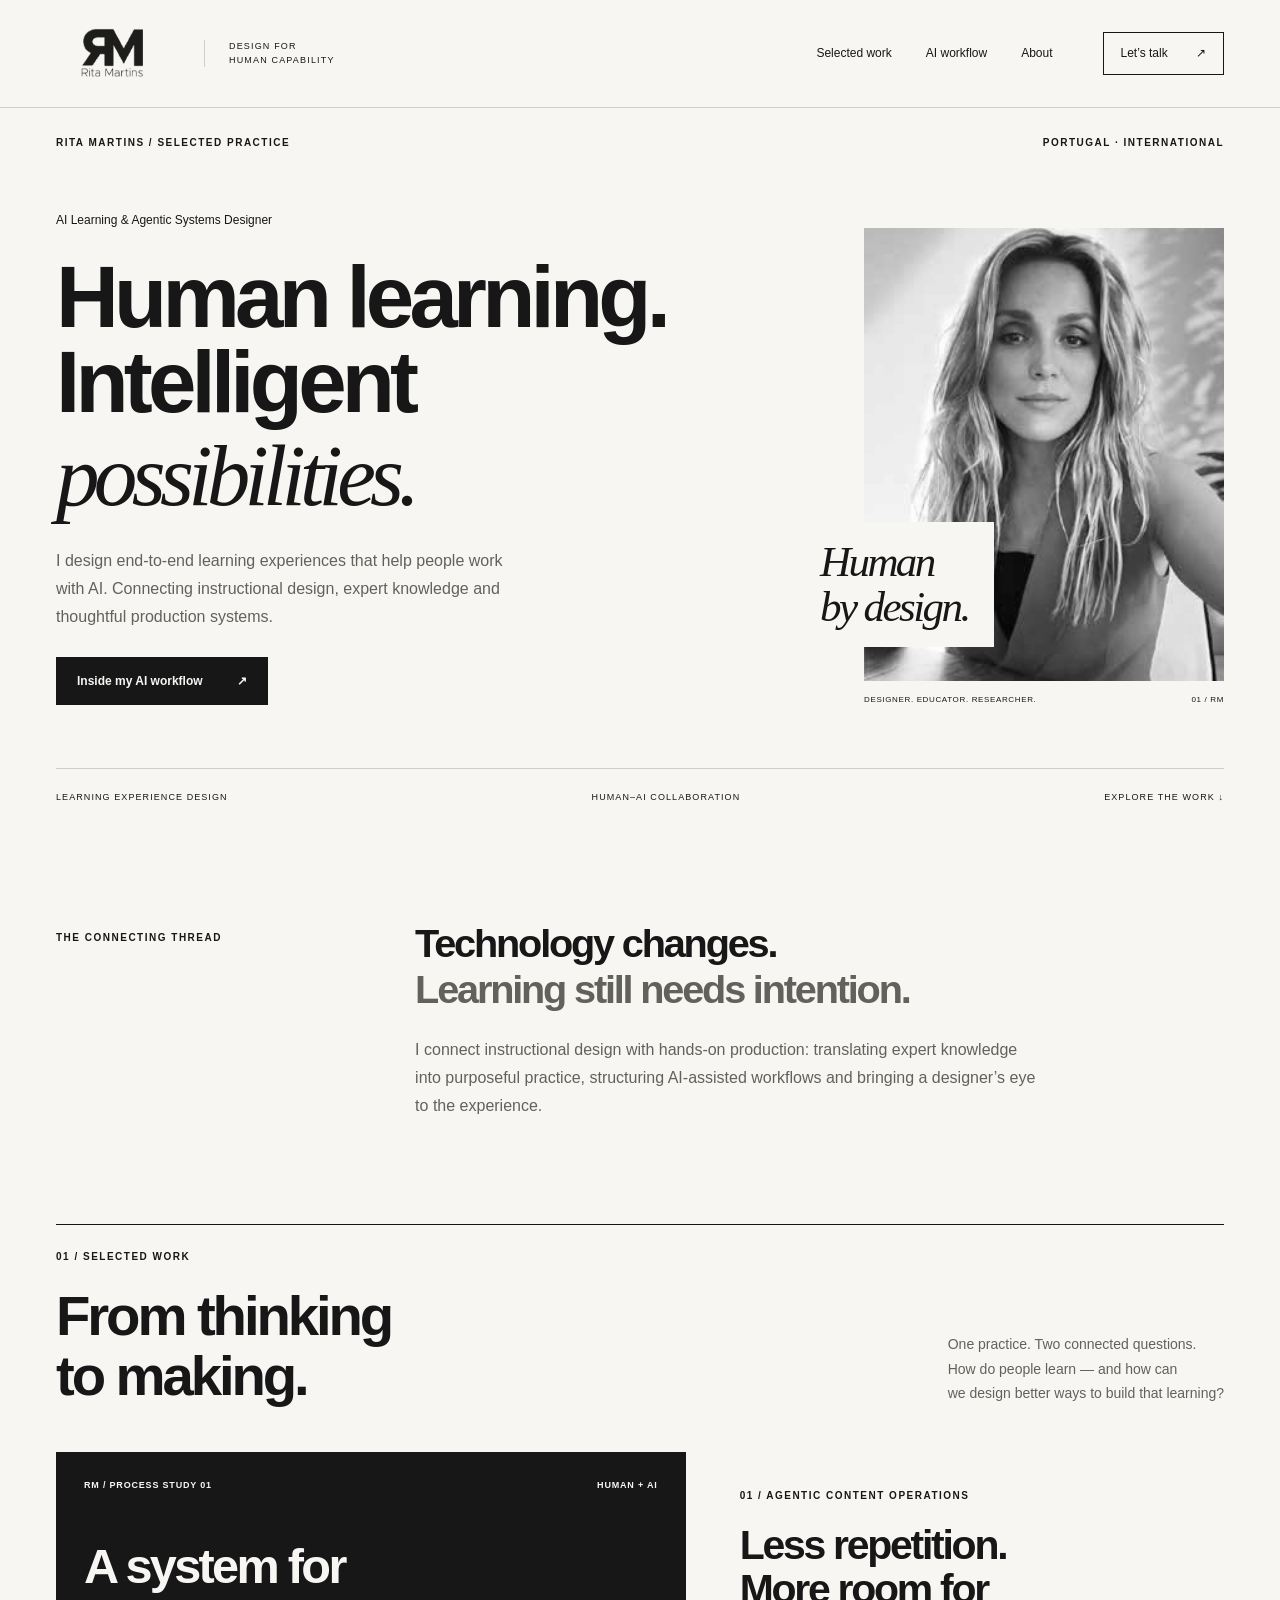
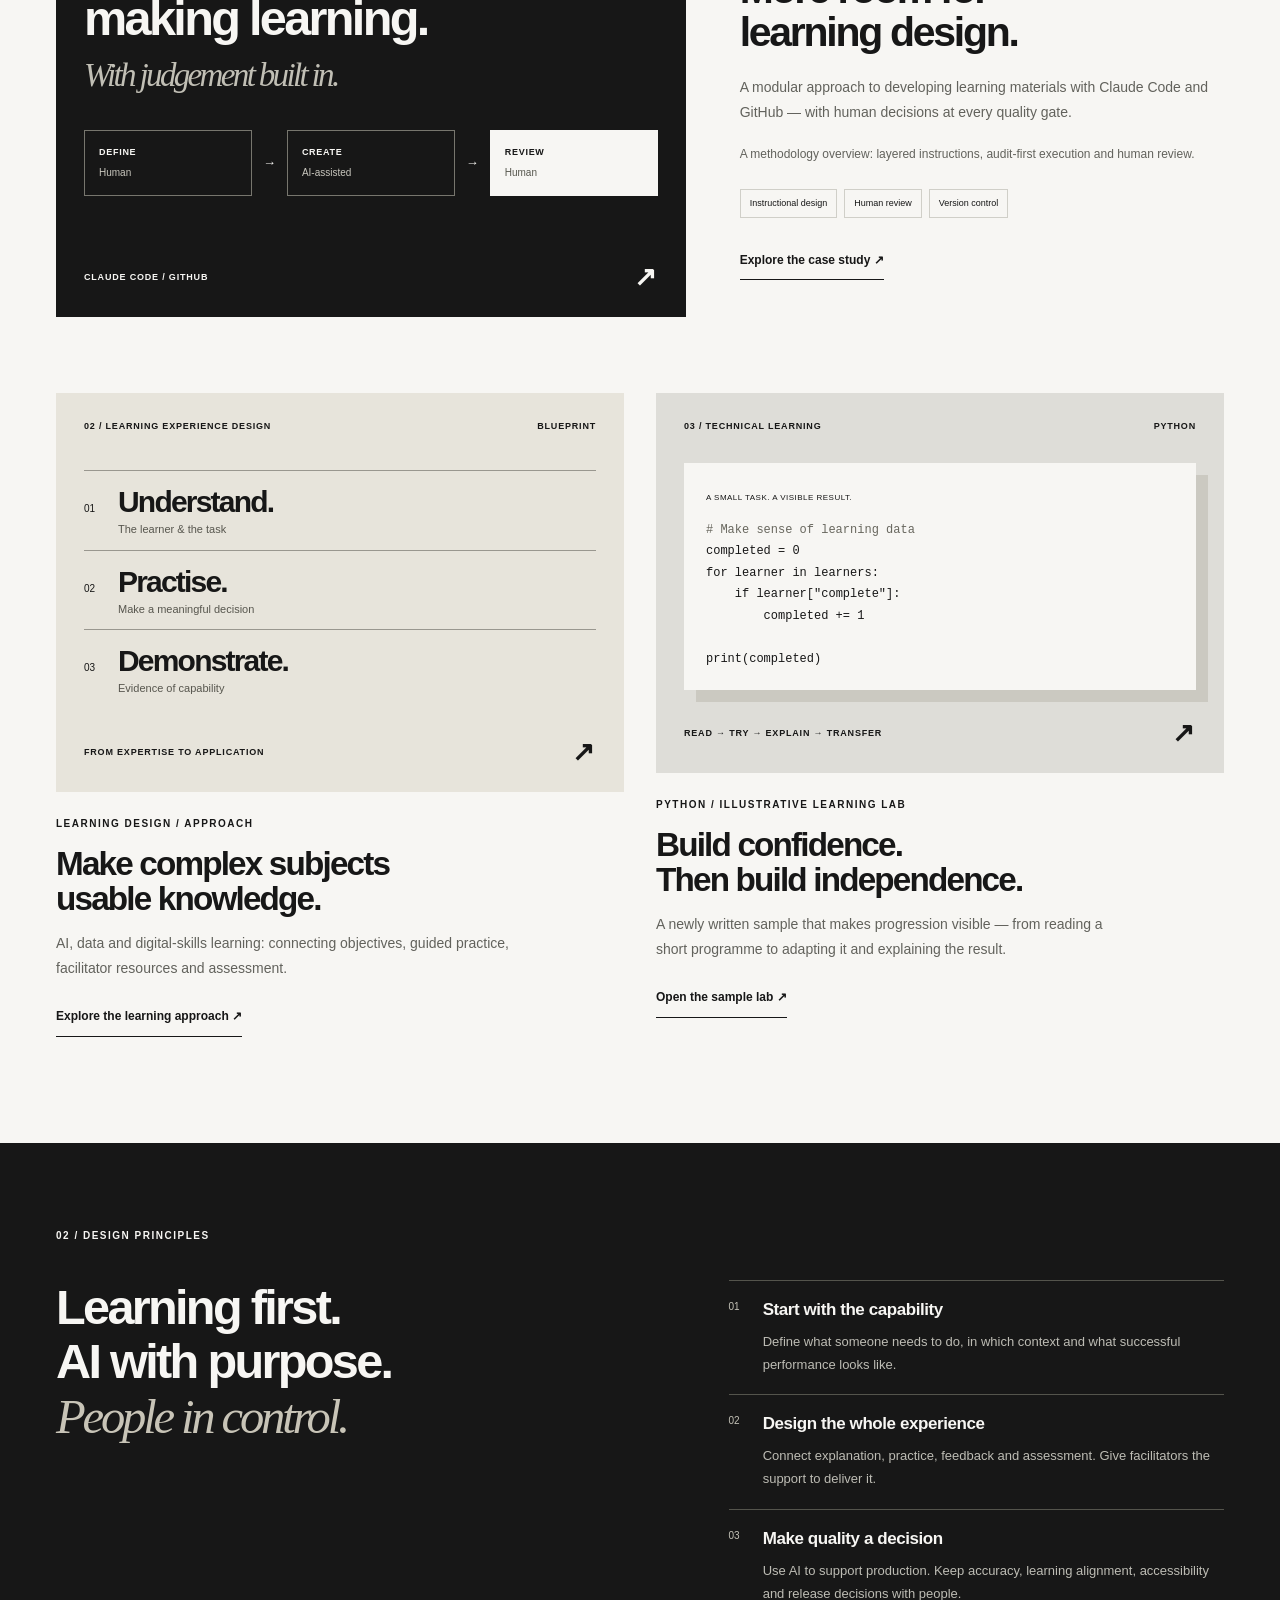
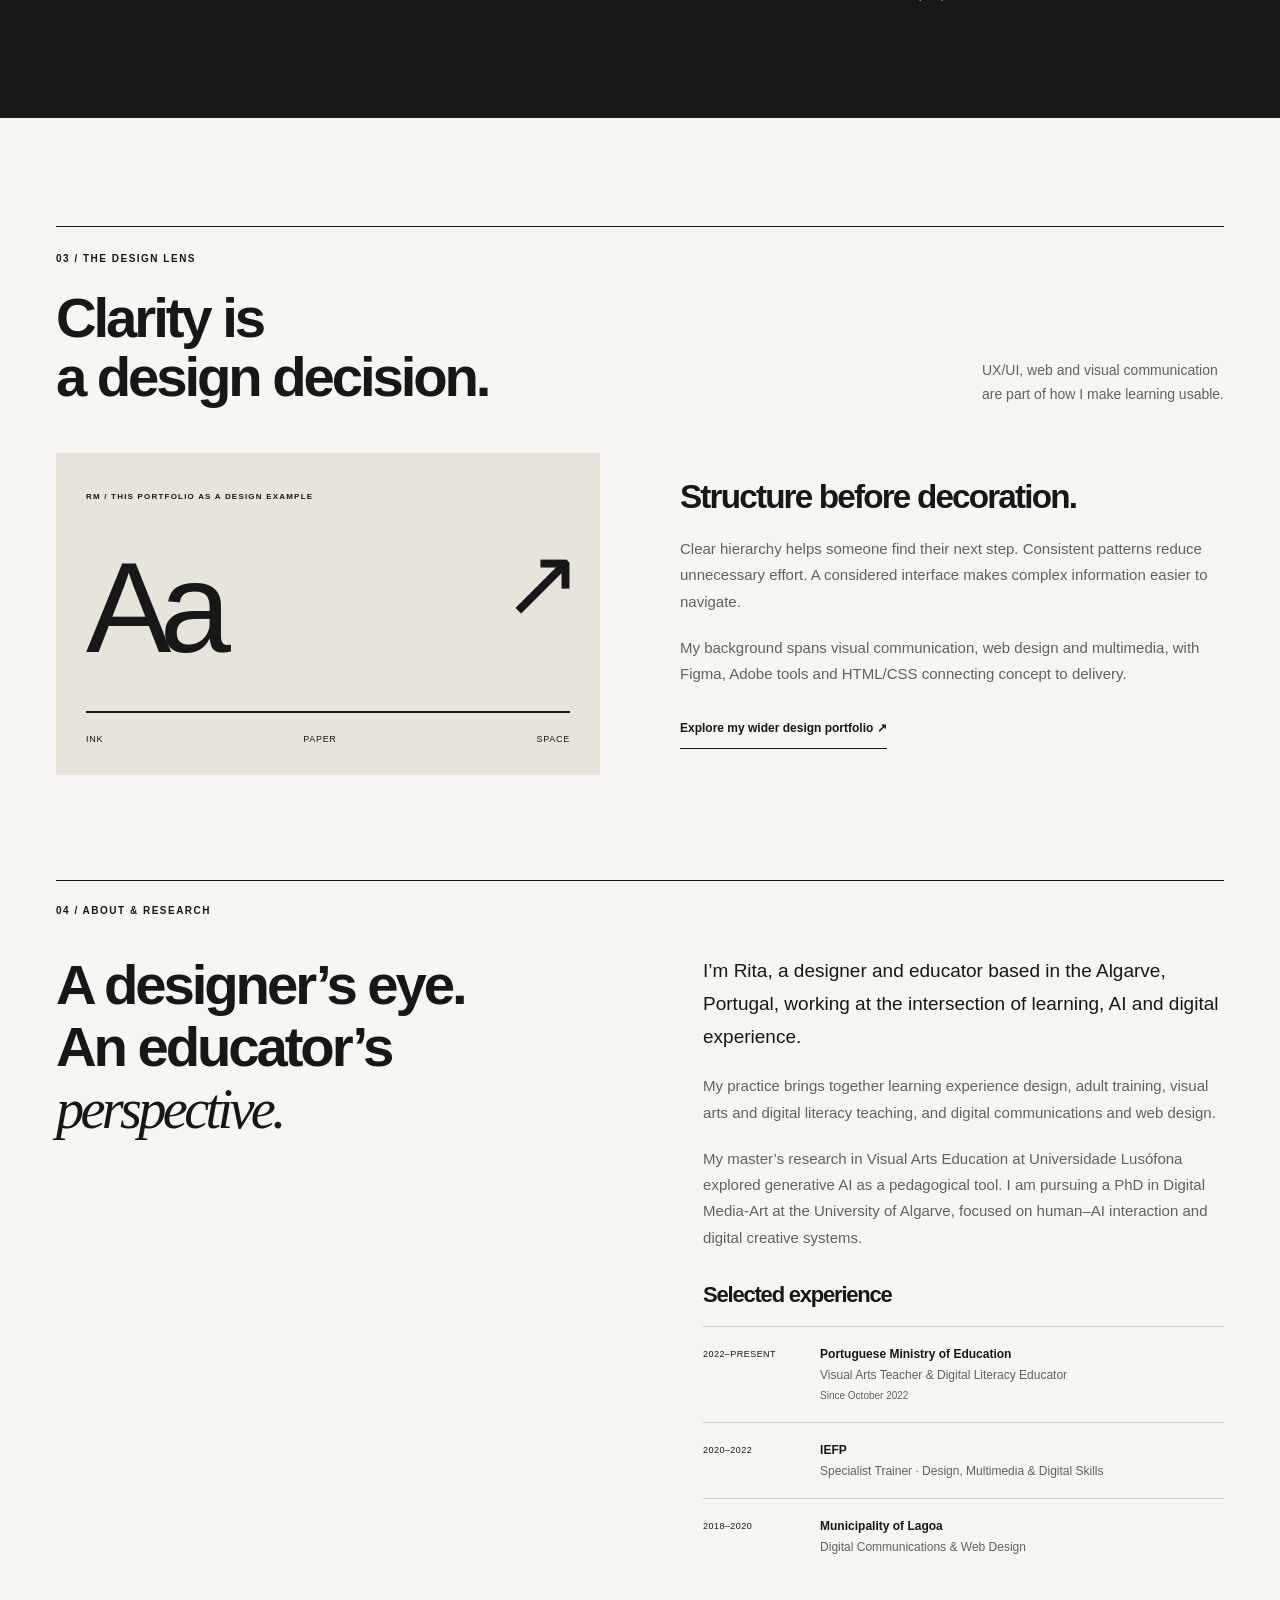
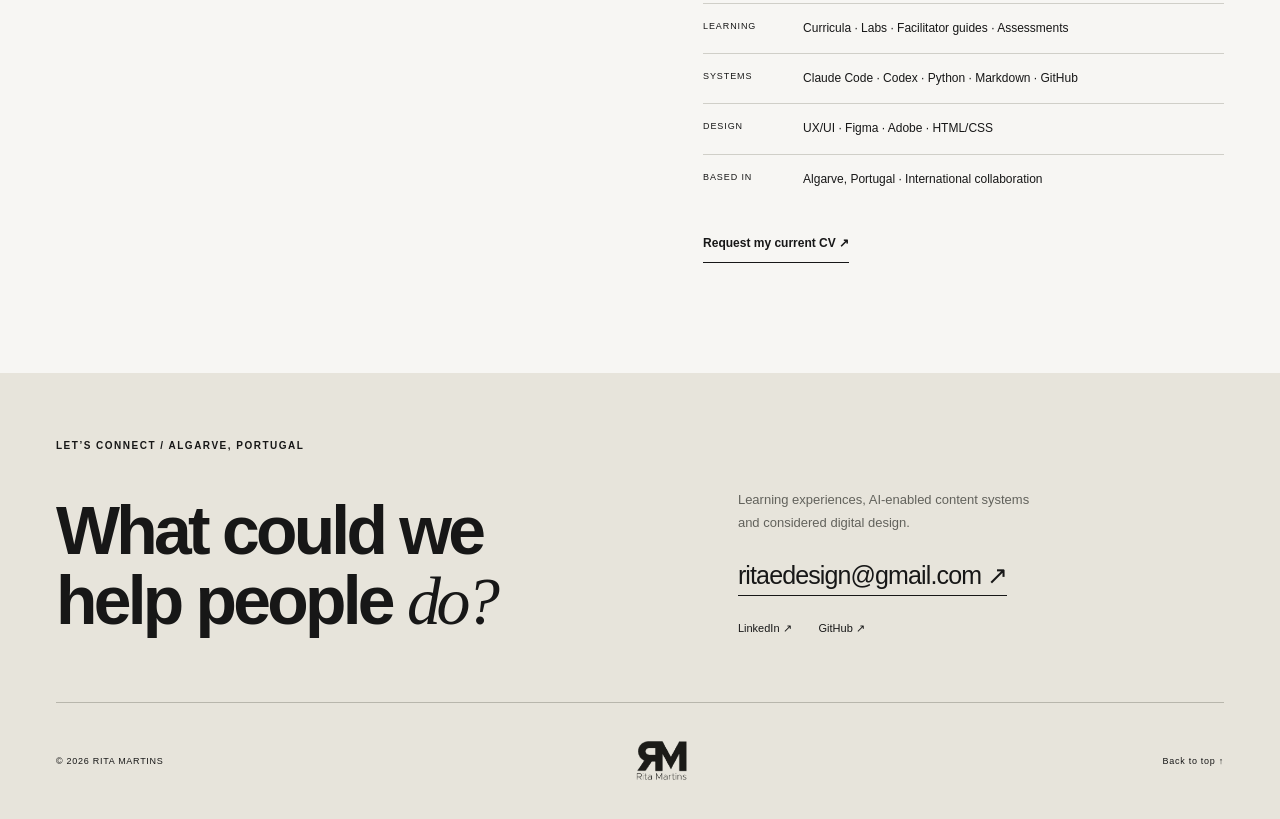
==== commit a704b097: "Remove course identifiers and client-linked project details" ====
--- a/index.html
+++ b/index.html
@@ -6,8 +6,8 @@
 <main id="main"><section class="hero wrap"><div class="hero-meta kicker"><span>RITA MARTINS / SELECTED PRACTICE</span><span>PORTUGAL · INTERNATIONAL</span></div><div class="hero-grid"><div class="hero-copy"><p class="role">AI Learning &amp; Agentic Systems Designer</p><h1>Human learning.<br>Intelligent<br><em>possibilities.</em></h1><p class="intro">I design end-to-end learning experiences that help people work with AI. Connecting instructional design, expert knowledge and thoughtful production systems.</p><a class="button" href="workflow.html">Inside my AI workflow <span aria-hidden="true">↗</span></a></div><figure class="portrait"><img src="assets/rita-portrait.jpg" width="288" height="420" alt="Rita Martins, designer and educator"><figcaption><span>DESIGNER. EDUCATOR. RESEARCHER.</span><span>01 / RM</span></figcaption><div class="portrait-note" aria-hidden="true">Human<br>by design.</div></figure></div><div class="hero-bottom"><span>LEARNING EXPERIENCE DESIGN</span><span>HUMAN–AI COLLABORATION</span><a href="#work">EXPLORE THE WORK ↓</a></div></section>
 <section class="intro-section wrap" aria-labelledby="intro-heading"><div class="kicker">THE CONNECTING THREAD</div><h2 id="intro-heading">Technology changes.<br><span class="muted">Learning still needs intention.</span></h2><p>I connect instructional design with hands-on production: translating expert knowledge into purposeful practice, structuring AI-assisted workflows and bringing a designer’s eye to the experience.</p></section>
 <section id="work" class="work wrap"><div class="section-heading"><div><div class="kicker">01 / SELECTED WORK</div><h2>From thinking<br>to making.</h2></div><p>One practice. Two connected questions.<br>How do people learn — and how can<br>we design better ways to build that learning?</p></div>
-<article class="featured-project"><a class="workflow-art" href="workflow.html" aria-label="Read Agentic content production case study"><div class="art-top"><span>RM / PROCESS STUDY 01</span><span>HUMAN + AI</span></div><div class="art-statement">A system for<br>making learning.<span>With judgement built in.</span></div><div class="mini-flow"><span>DEFINE<br><small>Human</small></span><b aria-hidden="true">→</b><span>CREATE<br><small>AI-assisted</small></span><b aria-hidden="true">→</b><span class="white-node">REVIEW<br><small>Human</small></span></div><div class="art-bottom"><span>CLAUDE CODE / GITHUB</span><span aria-hidden="true">↗</span></div></a><div class="featured-copy"><div class="kicker">01 / AGENTIC CONTENT OPERATIONS</div><h3>Less repetition.<br>More room for<br>learning design.</h3><p>A modular approach to developing learning materials with Claude Code and GitHub — with human decisions at every quality gate.</p><p class="small muted">A real production workflow: layered instructions, audit-first execution and human review that improves the next pass.</p><div class="tags"><span>Instructional design</span><span>Human review</span><span>Version control</span></div><a class="text-link" href="workflow.html">Explore the case study <span aria-hidden="true">↗</span></a></div></article>
-<div class="project-pair"><article><a href="learning-design.html" class="learning-art" aria-label="Explore learning experience design"><div class="art-top"><span>02 / LEARNING EXPERIENCE DESIGN</span><span>BLUEPRINT</span></div><div class="blueprint"><div><span>01</span><strong>Understand.</strong><small>The learner &amp; the task</small></div><div><span>02</span><strong>Practise.</strong><small>Make a meaningful decision</small></div><div><span>03</span><strong>Demonstrate.</strong><small>Evidence of capability</small></div></div><div class="art-bottom"><span>FROM EXPERTISE TO APPLICATION</span><span aria-hidden="true">↗</span></div></a><div class="project-text"><div class="kicker">INTERNATIONAL LEARNING / PRACTICE OVERVIEW</div><h3>Make complex subjects<br>usable knowledge.</h3><p>AI, data and digital-skills learning: connecting objectives, guided practice, facilitator resources and assessment.</p><a class="text-link" href="learning-design.html">Explore the learning approach ↗</a></div></article><article><a href="learning-design.html#python" class="python-art" aria-label="Explore the illustrative Python learning lab"><div class="art-top"><span>03 / TECHNICAL LEARNING</span><span>PYTHON</span></div><div class="code-sheet"><span class="code-label">A SMALL TASK. A VISIBLE RESULT.</span><pre><code><span># Make sense of learning data</span>
+<article class="featured-project"><a class="workflow-art" href="workflow.html" aria-label="Read Agentic content production case study"><div class="art-top"><span>RM / PROCESS STUDY 01</span><span>HUMAN + AI</span></div><div class="art-statement">A system for<br>making learning.<span>With judgement built in.</span></div><div class="mini-flow"><span>DEFINE<br><small>Human</small></span><b aria-hidden="true">→</b><span>CREATE<br><small>AI-assisted</small></span><b aria-hidden="true">→</b><span class="white-node">REVIEW<br><small>Human</small></span></div><div class="art-bottom"><span>CLAUDE CODE / GITHUB</span><span aria-hidden="true">↗</span></div></a><div class="featured-copy"><div class="kicker">01 / AGENTIC CONTENT OPERATIONS</div><h3>Less repetition.<br>More room for<br>learning design.</h3><p>A modular approach to developing learning materials with Claude Code and GitHub — with human decisions at every quality gate.</p><p class="small muted">A methodology overview: layered instructions, audit-first execution and human review.</p><div class="tags"><span>Instructional design</span><span>Human review</span><span>Version control</span></div><a class="text-link" href="workflow.html">Explore the case study <span aria-hidden="true">↗</span></a></div></article>
+<div class="project-pair"><article><a href="learning-design.html" class="learning-art" aria-label="Explore learning experience design"><div class="art-top"><span>02 / LEARNING EXPERIENCE DESIGN</span><span>BLUEPRINT</span></div><div class="blueprint"><div><span>01</span><strong>Understand.</strong><small>The learner &amp; the task</small></div><div><span>02</span><strong>Practise.</strong><small>Make a meaningful decision</small></div><div><span>03</span><strong>Demonstrate.</strong><small>Evidence of capability</small></div></div><div class="art-bottom"><span>FROM EXPERTISE TO APPLICATION</span><span aria-hidden="true">↗</span></div></a><div class="project-text"><div class="kicker">LEARNING DESIGN / APPROACH</div><h3>Make complex subjects<br>usable knowledge.</h3><p>AI, data and digital-skills learning: connecting objectives, guided practice, facilitator resources and assessment.</p><a class="text-link" href="learning-design.html">Explore the learning approach ↗</a></div></article><article><a href="learning-design.html#python" class="python-art" aria-label="Explore the illustrative Python learning lab"><div class="art-top"><span>03 / TECHNICAL LEARNING</span><span>PYTHON</span></div><div class="code-sheet"><span class="code-label">A SMALL TASK. A VISIBLE RESULT.</span><pre><code><span># Make sense of learning data</span>
 completed = 0
 for learner in learners:
     if learner["complete"]:
@@ -16,4 +16,4 @@
 print(completed)</code></pre></div><div class="art-bottom"><span>READ → TRY → EXPLAIN → TRANSFER</span><span aria-hidden="true">↗</span></div></a><div class="project-text"><div class="kicker">PYTHON / ILLUSTRATIVE LEARNING LAB</div><h3>Build confidence.<br>Then build independence.</h3><p>A newly written sample that makes progression visible — from reading a short programme to adapting it and explaining the result.</p><a class="text-link" href="learning-design.html#python">Open the sample lab ↗</a></div></article></div></section>
 <section class="method"><div class="wrap"><div class="kicker">02 / DESIGN PRINCIPLES</div><div class="method-grid"><h2>Learning first.<br>AI with purpose.<br><em>People in control.</em></h2><div class="principles"><article><span>01</span><div><h3>Start with the capability</h3><p>Define what someone needs to do, in which context and what successful performance looks like.</p></div></article><article><span>02</span><div><h3>Design the whole experience</h3><p>Connect explanation, practice, feedback and assessment. Give facilitators the support to deliver it.</p></div></article><article><span>03</span><div><h3>Make quality a decision</h3><p>Use AI to support production. Keep accuracy, learning alignment, accessibility and release decisions with people.</p></div></article></div></div></div></section>
 <section class="wrap design-section" id="design"><div class="section-heading"><div><div class="kicker">03 / THE DESIGN LENS</div><h2>Clarity is<br>a design decision.</h2></div><p>UX/UI, web and visual communication<br>are part of how I make learning usable.</p></div><div class="design-grid"><div class="type-specimen" aria-label="Typography study from this portfolio"><span class="kicker">RM / THIS PORTFOLIO AS A DESIGN EXAMPLE</span><strong>Aa<span>↗</span></strong><div class="specimen-rule"></div><div class="swatches"><span>INK</span><span>PAPER</span><span>SPACE</span></div></div><div><h3>Structure before decoration.</h3><p>Clear hierarchy helps someone find their next step. Consistent patterns reduce unnecessary effort. A considered interface makes complex information easier to navigate.</p><p>My background spans visual communication, web design and multimedia, with Figma, Adobe tools and HTML/CSS connecting concept to delivery.</p><a class="text-link" href="https://ritelian.github.io/rita-martins-portfolio/" target="_blank" rel="noopener noreferrer">Explore my wider design portfolio ↗</a></div></div></section>
-<section class="wrap about" id="about"><div class="kicker">04 / ABOUT &amp; RESEARCH</div><div class="about-grid"><h2>A designer’s eye.<br>An educator’s<br><em>perspective.</em></h2><div><p class="lead">I’m Rita, a designer and educator based in the Algarve, Portugal, working at the intersection of learning, AI and digital experience.</p><p>My experience brings together AI learning experience design for international programmes, adult training at IEFP, visual arts and digital literacy teaching, and digital communications and web design.</p><p>My master’s research in Visual Arts Education at Universidade Lusófona explored generative AI as a pedagogical tool. I am pursuing a PhD in Digital Media-Art at the University of Algarve, focused on human–AI interaction and digital creative systems.</p><div class="career-list" aria-label="Selected professional experience"><h3>Selected experience</h3><div><span>2025–PRESENT</span><p><strong>International learning programmes</strong><br>AI Learning Experience Designer · Contractor<br><small>Since November 2025</small></p></div><div><span>2022–PRESENT</span><p><strong>Portuguese Ministry of Education</strong><br>Visual Arts Teacher &amp; Digital Literacy Educator<br><small>Since October 2022</small></p></div><div><span>2020–2022</span><p><strong>IEFP</strong><br>Specialist Trainer · Design, Multimedia &amp; Digital Skills</p></div><div><span>2018–2020</span><p><strong>Municipality of Lagoa</strong><br>Digital Communications &amp; Web Design</p></div></div><dl class="facts"><div><dt>LEARNING</dt><dd>Curricula · Labs · Facilitator guides · Assessments</dd></div><div><dt>SYSTEMS</dt><dd>Claude Code · Codex · Python · Markdown · GitHub</dd></div><div><dt>DESIGN</dt><dd>UX/UI · Figma · Adobe · HTML/CSS</dd></div><div><dt>BASED IN</dt><dd>Algarve, Portugal · International collaboration</dd></div></dl><a class="text-link" href="mailto:ritaedesign@gmail.com?subject=CV%20request">Request my current CV ↗</a></div></div></section></main><footer id="contact" class="footer"><div class="wrap"><div class="kicker">LET’S CONNECT / ALGARVE, PORTUGAL</div><div class="footer-grid"><h2>What could we<br>help people <em>do?</em></h2><div><p>Learning experiences, AI-enabled content systems<br>and considered digital design.</p><a class="email" href="mailto:ritaedesign@gmail.com">ritaedesign@gmail.com ↗</a><div class="social"><a href="https://www.linkedin.com/in/ritaelianamartins/" target="_blank" rel="noopener noreferrer">LinkedIn ↗</a><a href="https://github.com/ritelian" target="_blank" rel="noopener noreferrer">GitHub ↗</a></div></div></div><div class="footer-bottom"><span>© <span id="year">2026</span> RITA MARTINS</span><img src="assets/rm-logo.png" width="176" height="106" alt="RM — Rita Martins"><a href="#main">Back to top ↑</a></div></div></footer></body></html>+<section class="wrap about" id="about"><div class="kicker">04 / ABOUT &amp; RESEARCH</div><div class="about-grid"><h2>A designer’s eye.<br>An educator’s<br><em>perspective.</em></h2><div><p class="lead">I’m Rita, a designer and educator based in the Algarve, Portugal, working at the intersection of learning, AI and digital experience.</p><p>My practice brings together learning experience design, adult training, visual arts and digital literacy teaching, and digital communications and web design.</p><p>My master’s research in Visual Arts Education at Universidade Lusófona explored generative AI as a pedagogical tool. I am pursuing a PhD in Digital Media-Art at the University of Algarve, focused on human–AI interaction and digital creative systems.</p><div class="career-list" aria-label="Selected professional experience"><h3>Selected experience</h3><div><span>2022–PRESENT</span><p><strong>Portuguese Ministry of Education</strong><br>Visual Arts Teacher &amp; Digital Literacy Educator<br><small>Since October 2022</small></p></div><div><span>2020–2022</span><p><strong>IEFP</strong><br>Specialist Trainer · Design, Multimedia &amp; Digital Skills</p></div><div><span>2018–2020</span><p><strong>Municipality of Lagoa</strong><br>Digital Communications &amp; Web Design</p></div></div><dl class="facts"><div><dt>LEARNING</dt><dd>Curricula · Labs · Facilitator guides · Assessments</dd></div><div><dt>SYSTEMS</dt><dd>Claude Code · Codex · Python · Markdown · GitHub</dd></div><div><dt>DESIGN</dt><dd>UX/UI · Figma · Adobe · HTML/CSS</dd></div><div><dt>BASED IN</dt><dd>Algarve, Portugal · International collaboration</dd></div></dl><a class="text-link" href="mailto:ritaedesign@gmail.com?subject=CV%20request">Request my current CV ↗</a></div></div></section></main><footer id="contact" class="footer"><div class="wrap"><div class="kicker">LET’S CONNECT / ALGARVE, PORTUGAL</div><div class="footer-grid"><h2>What could we<br>help people <em>do?</em></h2><div><p>Learning experiences, AI-enabled content systems<br>and considered digital design.</p><a class="email" href="mailto:ritaedesign@gmail.com">ritaedesign@gmail.com ↗</a><div class="social"><a href="https://www.linkedin.com/in/ritaelianamartins/" target="_blank" rel="noopener noreferrer">LinkedIn ↗</a><a href="https://github.com/ritelian" target="_blank" rel="noopener noreferrer">GitHub ↗</a></div></div></div><div class="footer-bottom"><span>© <span id="year">2026</span> RITA MARTINS</span><img src="assets/rm-logo.png" width="176" height="106" alt="RM — Rita Martins"><a href="#main">Back to top ↑</a></div></div></footer></body></html>
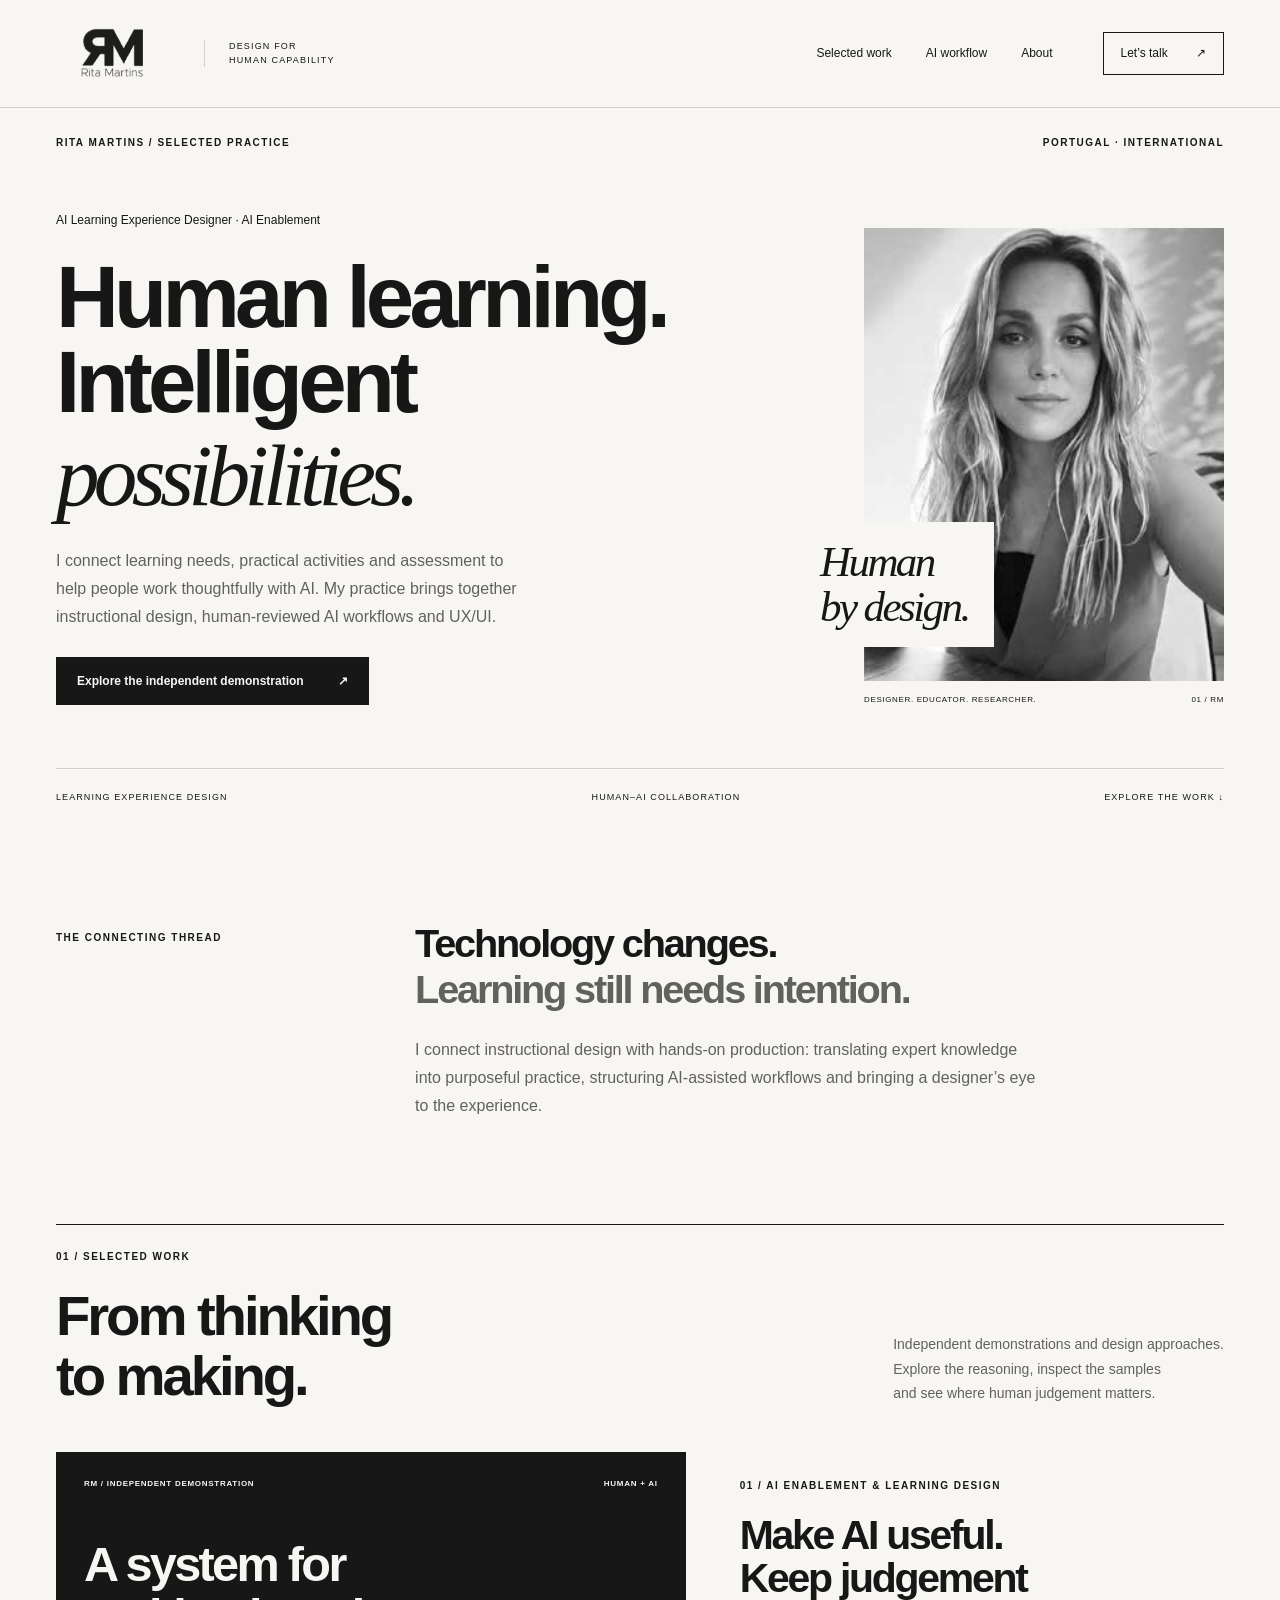
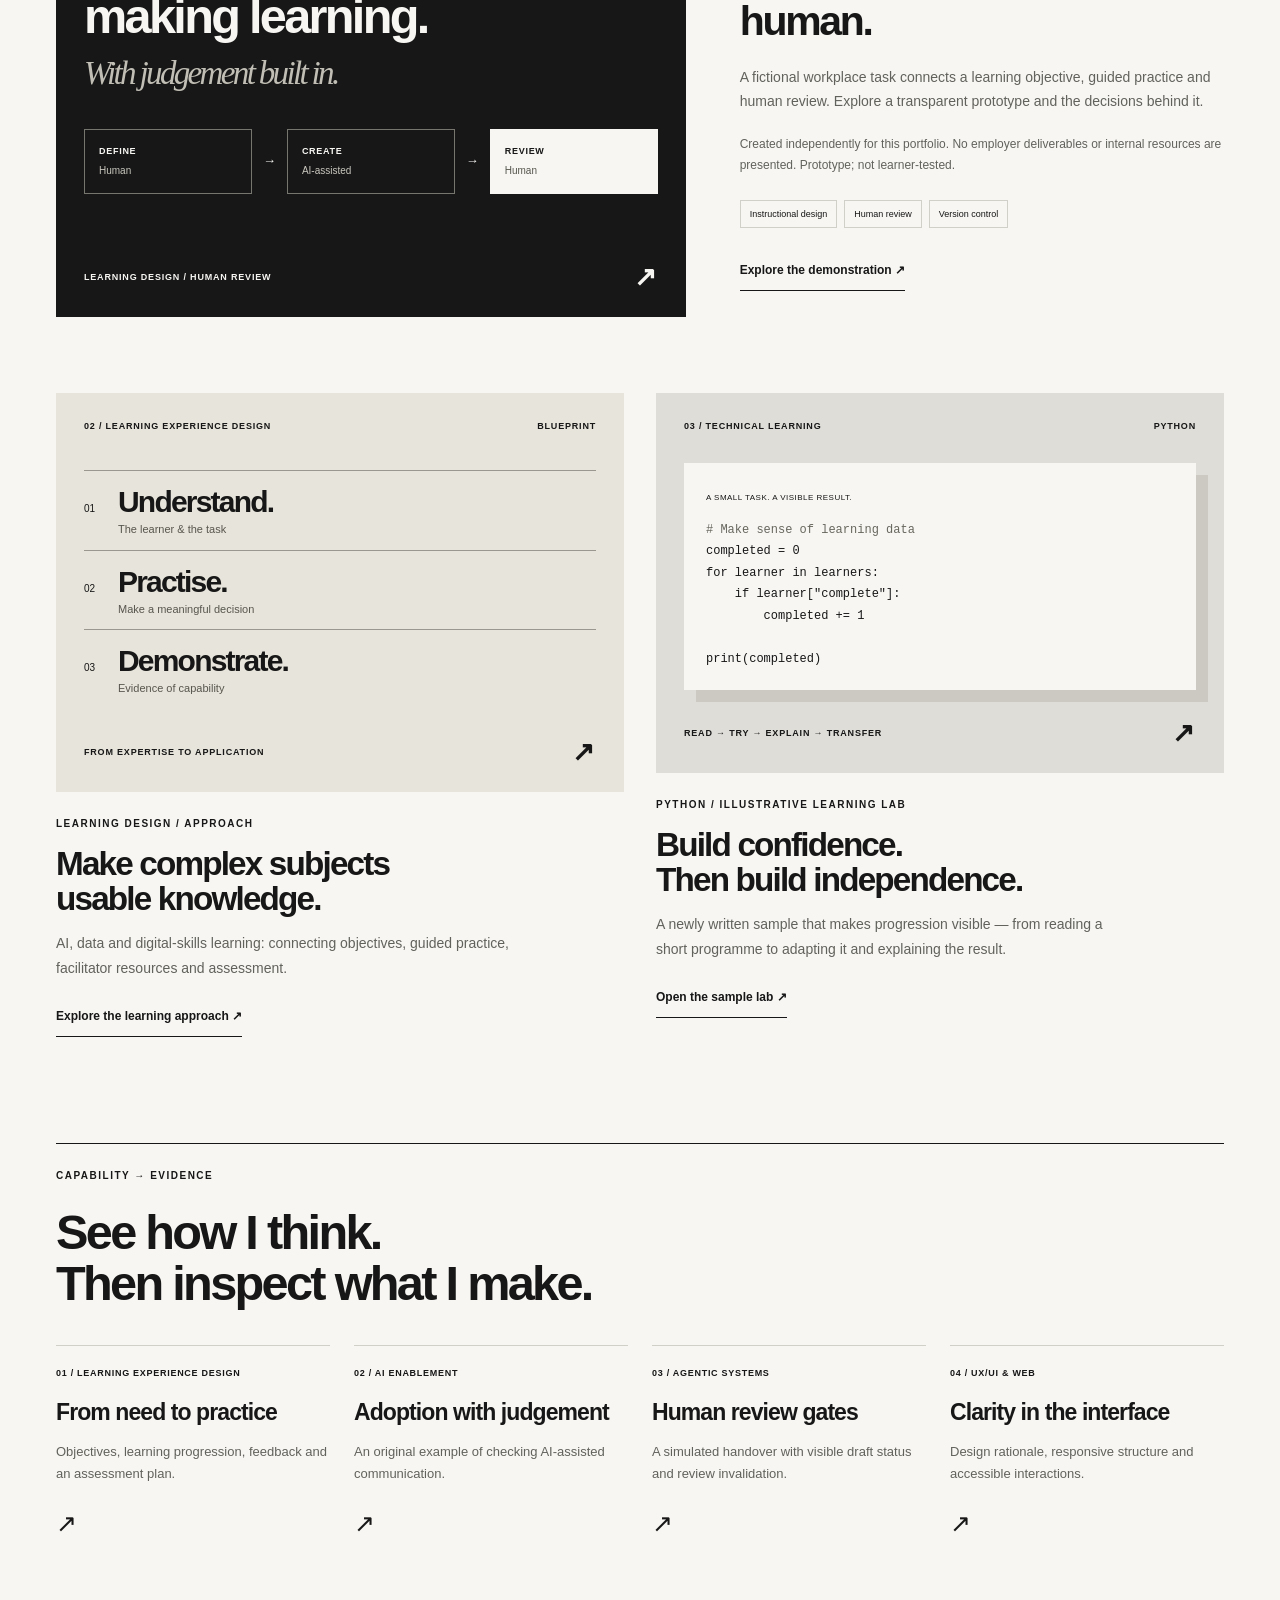
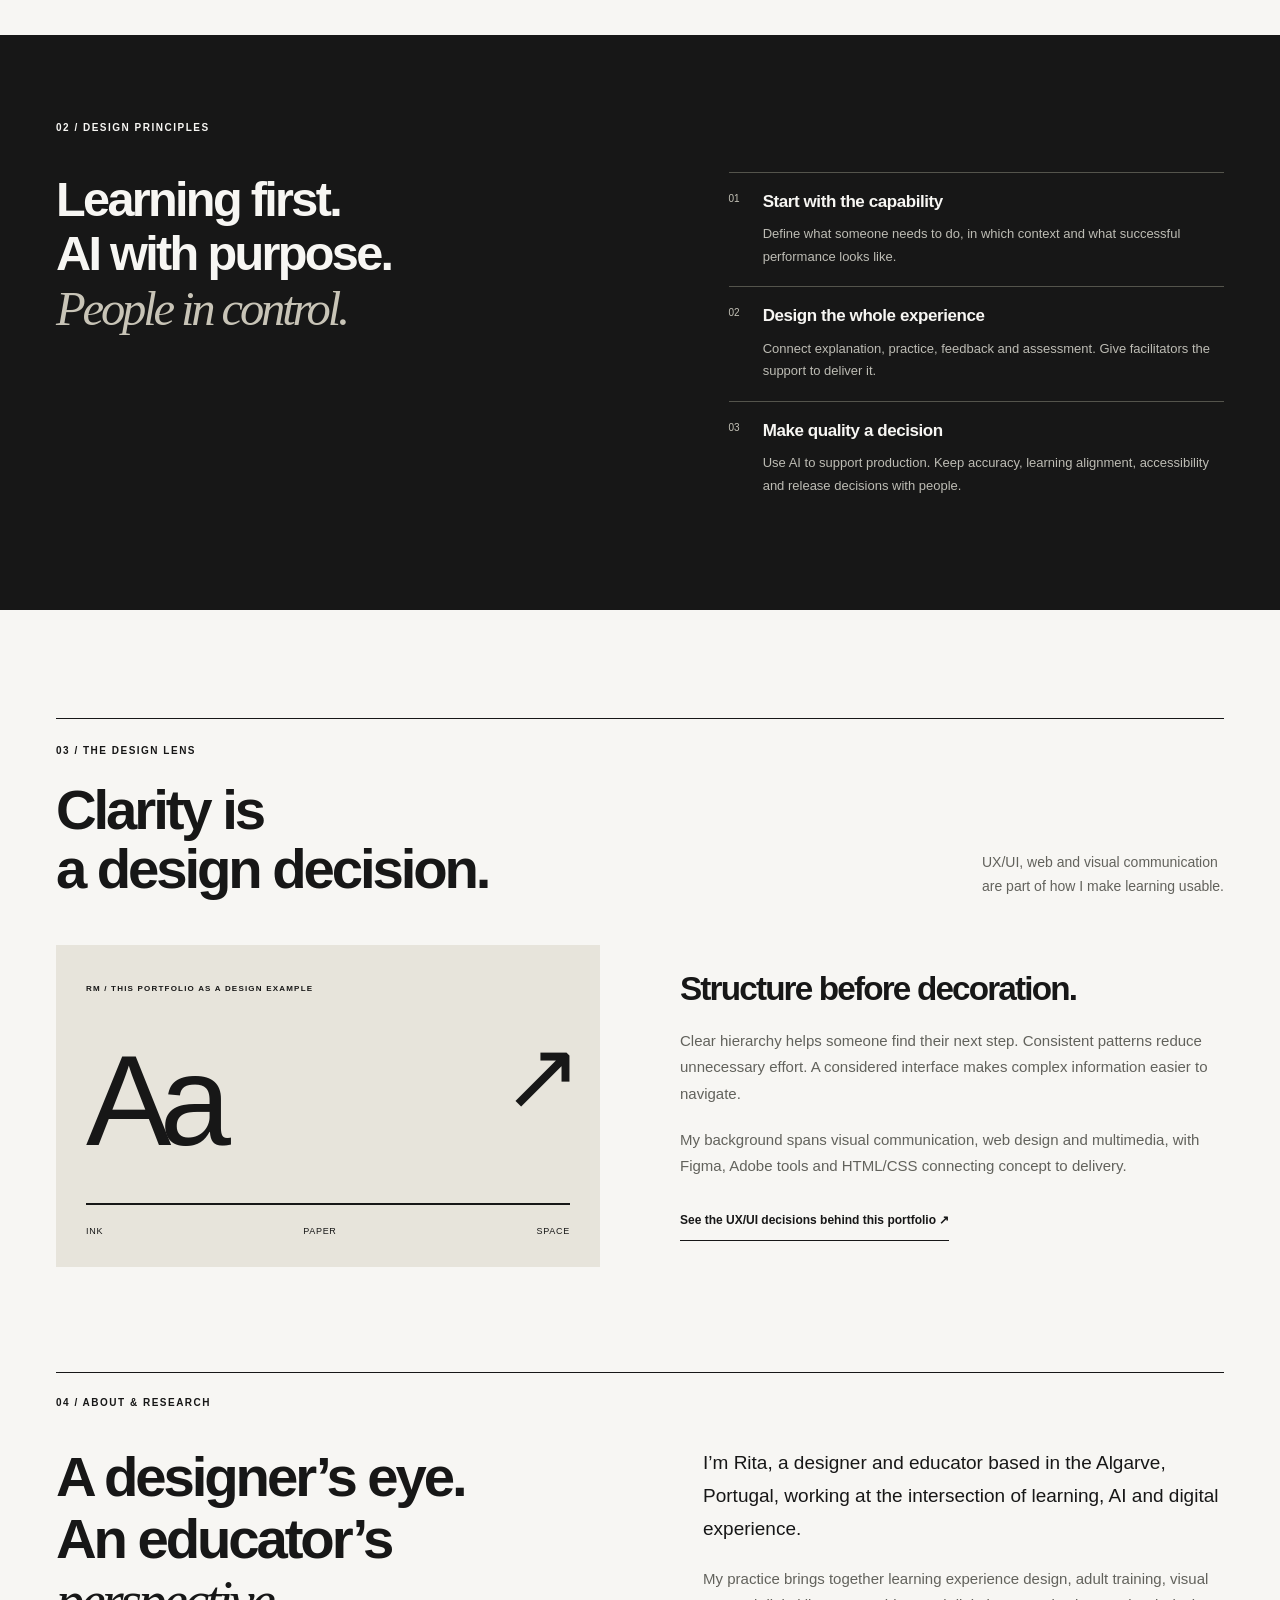
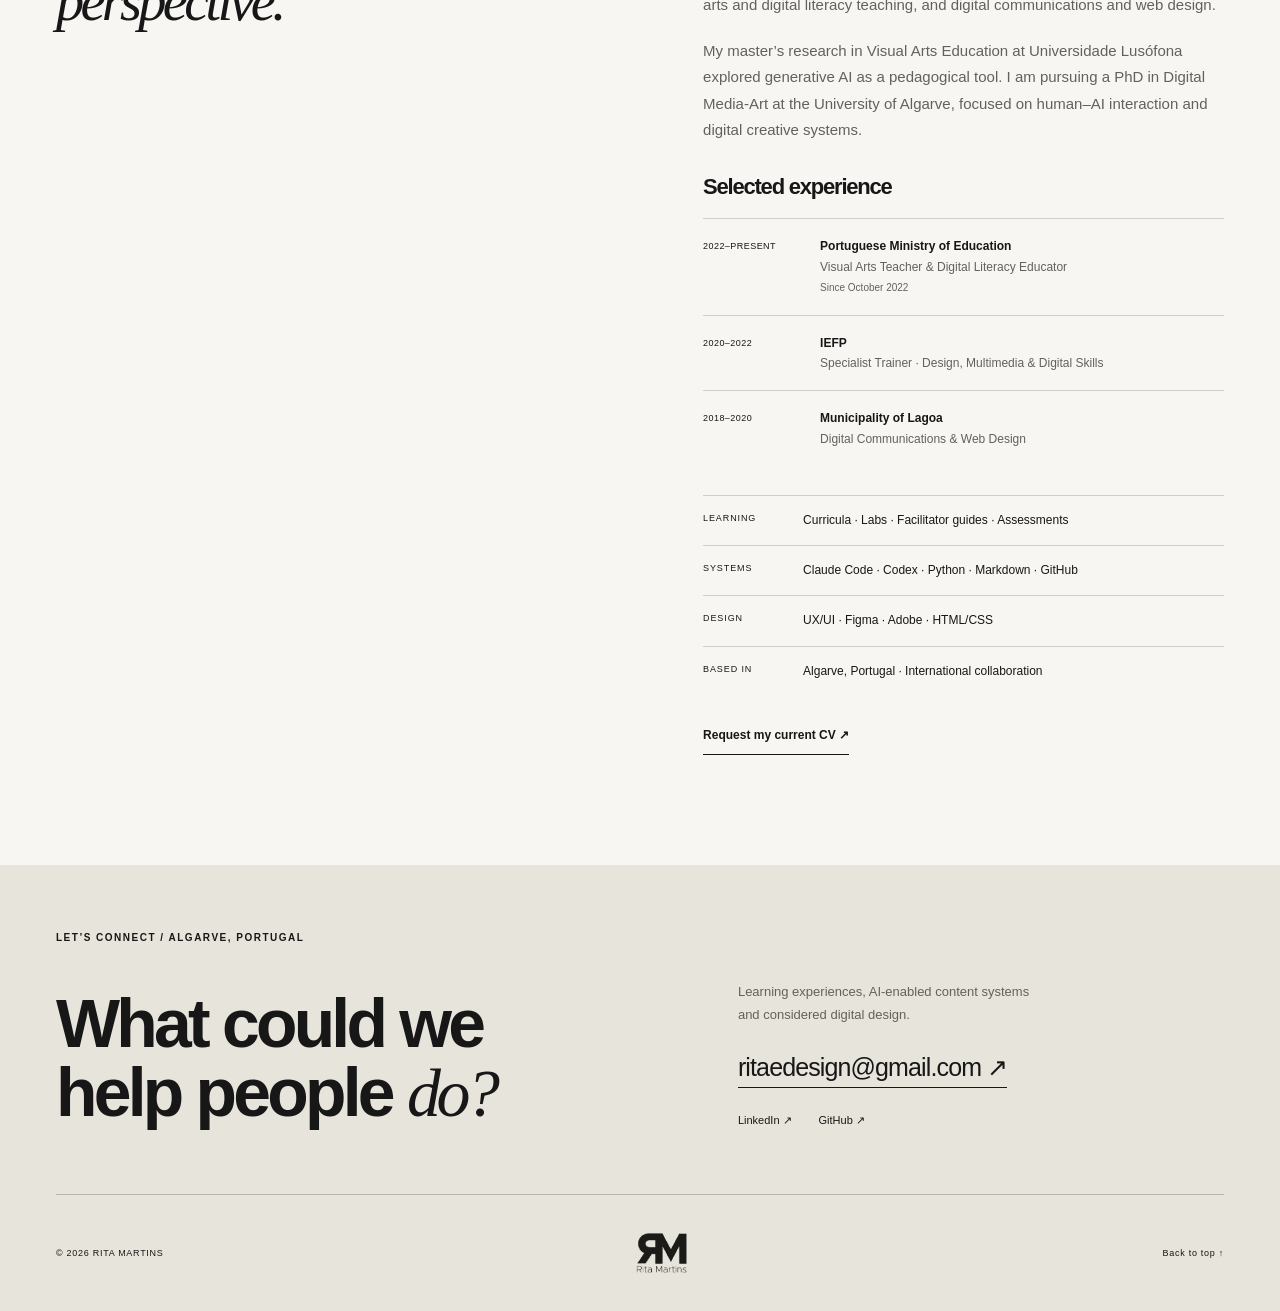
==== commit 1511737c: "Strengthen learning design positioning with independent demonstrations" ====
--- a/index.html
+++ b/index.html
@@ -3,10 +3,10 @@
 <title>AI Learning & Agentic Systems Designer — Rita Martins</title><meta name="description" content="Rita Martins connects learning experience design, human-reviewed AI workflows and thoughtful digital design."><meta name="theme-color" content="#f7f6f3">
 <meta property="og:type" content="website"><meta property="og:title" content="AI Learning & Agentic Systems Designer — Rita Martins"><meta property="og:description" content="Rita Martins connects learning experience design, human-reviewed AI workflows and thoughtful digital design."><link rel="icon" type="image/png" href="assets/rm-logo.png"><link rel="stylesheet" href="styles.css"><script src="script.js" defer></script><link rel="canonical" href="https://ritelian.github.io/rita-agentic-portfolio/"><meta property="og:url" content="https://ritelian.github.io/rita-agentic-portfolio/"><meta property="og:image" content="https://ritelian.github.io/rita-agentic-portfolio/assets/rita-portrait.jpg"><meta property="og:image:alt" content="Rita Martins, designer and educator"></head>
 <body><a class="skip" href="#main">Skip to content</a><header class="header"><a class="brand" href="index.html" aria-label="Rita Martins home"><img src="assets/rm-logo.png" width="176" height="106" alt="RM — Rita Martins"></a><span class="header-note">DESIGN FOR<br>HUMAN CAPABILITY</span><button class="menu-toggle" hidden aria-expanded="false" aria-controls="navigation">Menu +</button><nav id="navigation" aria-label="Primary"><a href="index.html#work">Selected work</a><a href="workflow.html">AI workflow</a><a href="index.html#about">About</a><a class="nav-contact" href="#contact">Let’s talk <span aria-hidden="true">↗</span></a></nav></header>
-<main id="main"><section class="hero wrap"><div class="hero-meta kicker"><span>RITA MARTINS / SELECTED PRACTICE</span><span>PORTUGAL · INTERNATIONAL</span></div><div class="hero-grid"><div class="hero-copy"><p class="role">AI Learning &amp; Agentic Systems Designer</p><h1>Human learning.<br>Intelligent<br><em>possibilities.</em></h1><p class="intro">I design end-to-end learning experiences that help people work with AI. Connecting instructional design, expert knowledge and thoughtful production systems.</p><a class="button" href="workflow.html">Inside my AI workflow <span aria-hidden="true">↗</span></a></div><figure class="portrait"><img src="assets/rita-portrait.jpg" width="288" height="420" alt="Rita Martins, designer and educator"><figcaption><span>DESIGNER. EDUCATOR. RESEARCHER.</span><span>01 / RM</span></figcaption><div class="portrait-note" aria-hidden="true">Human<br>by design.</div></figure></div><div class="hero-bottom"><span>LEARNING EXPERIENCE DESIGN</span><span>HUMAN–AI COLLABORATION</span><a href="#work">EXPLORE THE WORK ↓</a></div></section>
+<main id="main"><section class="hero wrap"><div class="hero-meta kicker"><span>RITA MARTINS / SELECTED PRACTICE</span><span>PORTUGAL · INTERNATIONAL</span></div><div class="hero-grid"><div class="hero-copy"><p class="role">AI Learning Experience Designer · AI Enablement</p><h1>Human learning.<br>Intelligent<br><em>possibilities.</em></h1><p class="intro">I connect learning needs, practical activities and assessment to help people work thoughtfully with AI. My practice brings together instructional design, human-reviewed AI workflows and UX/UI.</p><a class="button" href="workflow.html">Explore the independent demonstration <span aria-hidden="true">↗</span></a></div><figure class="portrait"><img src="assets/rita-portrait.jpg" width="288" height="420" alt="Rita Martins, designer and educator"><figcaption><span>DESIGNER. EDUCATOR. RESEARCHER.</span><span>01 / RM</span></figcaption><div class="portrait-note" aria-hidden="true">Human<br>by design.</div></figure></div><div class="hero-bottom"><span>LEARNING EXPERIENCE DESIGN</span><span>HUMAN–AI COLLABORATION</span><a href="#work">EXPLORE THE WORK ↓</a></div></section>
 <section class="intro-section wrap" aria-labelledby="intro-heading"><div class="kicker">THE CONNECTING THREAD</div><h2 id="intro-heading">Technology changes.<br><span class="muted">Learning still needs intention.</span></h2><p>I connect instructional design with hands-on production: translating expert knowledge into purposeful practice, structuring AI-assisted workflows and bringing a designer’s eye to the experience.</p></section>
-<section id="work" class="work wrap"><div class="section-heading"><div><div class="kicker">01 / SELECTED WORK</div><h2>From thinking<br>to making.</h2></div><p>One practice. Two connected questions.<br>How do people learn — and how can<br>we design better ways to build that learning?</p></div>
-<article class="featured-project"><a class="workflow-art" href="workflow.html" aria-label="Read Agentic content production case study"><div class="art-top"><span>RM / PROCESS STUDY 01</span><span>HUMAN + AI</span></div><div class="art-statement">A system for<br>making learning.<span>With judgement built in.</span></div><div class="mini-flow"><span>DEFINE<br><small>Human</small></span><b aria-hidden="true">→</b><span>CREATE<br><small>AI-assisted</small></span><b aria-hidden="true">→</b><span class="white-node">REVIEW<br><small>Human</small></span></div><div class="art-bottom"><span>CLAUDE CODE / GITHUB</span><span aria-hidden="true">↗</span></div></a><div class="featured-copy"><div class="kicker">01 / AGENTIC CONTENT OPERATIONS</div><h3>Less repetition.<br>More room for<br>learning design.</h3><p>A modular approach to developing learning materials with Claude Code and GitHub — with human decisions at every quality gate.</p><p class="small muted">A methodology overview: layered instructions, audit-first execution and human review.</p><div class="tags"><span>Instructional design</span><span>Human review</span><span>Version control</span></div><a class="text-link" href="workflow.html">Explore the case study <span aria-hidden="true">↗</span></a></div></article>
+<section id="work" class="work wrap"><div class="section-heading"><div><div class="kicker">01 / SELECTED WORK</div><h2>From thinking<br>to making.</h2></div><p>Independent demonstrations and design approaches.<br>Explore the reasoning, inspect the samples<br>and see where human judgement matters.</p></div>
+<article class="featured-project"><a class="workflow-art" href="workflow.html" aria-label="Explore the independent AI learning demonstration"><div class="art-top"><span>RM / INDEPENDENT DEMONSTRATION</span><span>HUMAN + AI</span></div><div class="art-statement">A system for<br>making learning.<span>With judgement built in.</span></div><div class="mini-flow"><span>DEFINE<br><small>Human</small></span><b aria-hidden="true">→</b><span>CREATE<br><small>AI-assisted</small></span><b aria-hidden="true">→</b><span class="white-node">REVIEW<br><small>Human</small></span></div><div class="art-bottom"><span>LEARNING DESIGN / HUMAN REVIEW</span><span aria-hidden="true">↗</span></div></a><div class="featured-copy"><div class="kicker">01 / AI ENABLEMENT &amp; LEARNING DESIGN</div><h3>Make AI useful.<br>Keep judgement<br>human.</h3><p>A fictional workplace task connects a learning objective, guided practice and human review. Explore a transparent prototype and the decisions behind it.</p><p class="small muted">Created independently for this portfolio. No employer deliverables or internal resources are presented. Prototype; not learner-tested.</p><div class="tags"><span>Instructional design</span><span>Human review</span><span>Version control</span></div><a class="text-link" href="workflow.html">Explore the demonstration <span aria-hidden="true">↗</span></a></div></article>
 <div class="project-pair"><article><a href="learning-design.html" class="learning-art" aria-label="Explore learning experience design"><div class="art-top"><span>02 / LEARNING EXPERIENCE DESIGN</span><span>BLUEPRINT</span></div><div class="blueprint"><div><span>01</span><strong>Understand.</strong><small>The learner &amp; the task</small></div><div><span>02</span><strong>Practise.</strong><small>Make a meaningful decision</small></div><div><span>03</span><strong>Demonstrate.</strong><small>Evidence of capability</small></div></div><div class="art-bottom"><span>FROM EXPERTISE TO APPLICATION</span><span aria-hidden="true">↗</span></div></a><div class="project-text"><div class="kicker">LEARNING DESIGN / APPROACH</div><h3>Make complex subjects<br>usable knowledge.</h3><p>AI, data and digital-skills learning: connecting objectives, guided practice, facilitator resources and assessment.</p><a class="text-link" href="learning-design.html">Explore the learning approach ↗</a></div></article><article><a href="learning-design.html#python" class="python-art" aria-label="Explore the illustrative Python learning lab"><div class="art-top"><span>03 / TECHNICAL LEARNING</span><span>PYTHON</span></div><div class="code-sheet"><span class="code-label">A SMALL TASK. A VISIBLE RESULT.</span><pre><code><span># Make sense of learning data</span>
 completed = 0
 for learner in learners:
@@ -14,6 +14,6 @@
         completed += 1
 
 print(completed)</code></pre></div><div class="art-bottom"><span>READ → TRY → EXPLAIN → TRANSFER</span><span aria-hidden="true">↗</span></div></a><div class="project-text"><div class="kicker">PYTHON / ILLUSTRATIVE LEARNING LAB</div><h3>Build confidence.<br>Then build independence.</h3><p>A newly written sample that makes progression visible — from reading a short programme to adapting it and explaining the result.</p><a class="text-link" href="learning-design.html#python">Open the sample lab ↗</a></div></article></div></section>
-<section class="method"><div class="wrap"><div class="kicker">02 / DESIGN PRINCIPLES</div><div class="method-grid"><h2>Learning first.<br>AI with purpose.<br><em>People in control.</em></h2><div class="principles"><article><span>01</span><div><h3>Start with the capability</h3><p>Define what someone needs to do, in which context and what successful performance looks like.</p></div></article><article><span>02</span><div><h3>Design the whole experience</h3><p>Connect explanation, practice, feedback and assessment. Give facilitators the support to deliver it.</p></div></article><article><span>03</span><div><h3>Make quality a decision</h3><p>Use AI to support production. Keep accuracy, learning alignment, accessibility and release decisions with people.</p></div></article></div></div></div></section>
-<section class="wrap design-section" id="design"><div class="section-heading"><div><div class="kicker">03 / THE DESIGN LENS</div><h2>Clarity is<br>a design decision.</h2></div><p>UX/UI, web and visual communication<br>are part of how I make learning usable.</p></div><div class="design-grid"><div class="type-specimen" aria-label="Typography study from this portfolio"><span class="kicker">RM / THIS PORTFOLIO AS A DESIGN EXAMPLE</span><strong>Aa<span>↗</span></strong><div class="specimen-rule"></div><div class="swatches"><span>INK</span><span>PAPER</span><span>SPACE</span></div></div><div><h3>Structure before decoration.</h3><p>Clear hierarchy helps someone find their next step. Consistent patterns reduce unnecessary effort. A considered interface makes complex information easier to navigate.</p><p>My background spans visual communication, web design and multimedia, with Figma, Adobe tools and HTML/CSS connecting concept to delivery.</p><a class="text-link" href="https://ritelian.github.io/rita-martins-portfolio/" target="_blank" rel="noopener noreferrer">Explore my wider design portfolio ↗</a></div></div></section>
+<section class="wrap evidence-map" aria-labelledby="evidence-title"><div class="kicker">CAPABILITY → EVIDENCE</div><h2 id="evidence-title">See how I think.<br>Then inspect what I make.</h2><div class="evidence-grid"><a href="learning-design.html#blueprint"><span>01 / LEARNING EXPERIENCE DESIGN</span><h3>From need to practice</h3><p>Objectives, learning progression, feedback and an assessment plan.</p><b aria-hidden="true">↗</b></a><a href="workflow.html#human-review"><span>02 / AI ENABLEMENT</span><h3>Adoption with judgement</h3><p>An original example of checking AI-assisted communication.</p><b aria-hidden="true">↗</b></a><a href="workflow-demo.html"><span>03 / AGENTIC SYSTEMS</span><h3>Human review gates</h3><p>A simulated handover with visible draft status and review invalidation.</p><b aria-hidden="true">↗</b></a><a href="design-notes.html"><span>04 / UX/UI &amp; WEB</span><h3>Clarity in the interface</h3><p>Design rationale, responsive structure and accessible interactions.</p><b aria-hidden="true">↗</b></a></div></section><section class="method"><div class="wrap"><div class="kicker">02 / DESIGN PRINCIPLES</div><div class="method-grid"><h2>Learning first.<br>AI with purpose.<br><em>People in control.</em></h2><div class="principles"><article><span>01</span><div><h3>Start with the capability</h3><p>Define what someone needs to do, in which context and what successful performance looks like.</p></div></article><article><span>02</span><div><h3>Design the whole experience</h3><p>Connect explanation, practice, feedback and assessment. Give facilitators the support to deliver it.</p></div></article><article><span>03</span><div><h3>Make quality a decision</h3><p>Use AI to support production. Keep accuracy, learning alignment, accessibility and release decisions with people.</p></div></article></div></div></div></section>
+<section class="wrap design-section" id="design"><div class="section-heading"><div><div class="kicker">03 / THE DESIGN LENS</div><h2>Clarity is<br>a design decision.</h2></div><p>UX/UI, web and visual communication<br>are part of how I make learning usable.</p></div><div class="design-grid"><div class="type-specimen" aria-label="Typography study from this portfolio"><span class="kicker">RM / THIS PORTFOLIO AS A DESIGN EXAMPLE</span><strong>Aa<span>↗</span></strong><div class="specimen-rule"></div><div class="swatches"><span>INK</span><span>PAPER</span><span>SPACE</span></div></div><div><h3>Structure before decoration.</h3><p>Clear hierarchy helps someone find their next step. Consistent patterns reduce unnecessary effort. A considered interface makes complex information easier to navigate.</p><p>My background spans visual communication, web design and multimedia, with Figma, Adobe tools and HTML/CSS connecting concept to delivery.</p><a class="text-link" href="design-notes.html">See the UX/UI decisions behind this portfolio ↗</a></div></div></section>
 <section class="wrap about" id="about"><div class="kicker">04 / ABOUT &amp; RESEARCH</div><div class="about-grid"><h2>A designer’s eye.<br>An educator’s<br><em>perspective.</em></h2><div><p class="lead">I’m Rita, a designer and educator based in the Algarve, Portugal, working at the intersection of learning, AI and digital experience.</p><p>My practice brings together learning experience design, adult training, visual arts and digital literacy teaching, and digital communications and web design.</p><p>My master’s research in Visual Arts Education at Universidade Lusófona explored generative AI as a pedagogical tool. I am pursuing a PhD in Digital Media-Art at the University of Algarve, focused on human–AI interaction and digital creative systems.</p><div class="career-list" aria-label="Selected professional experience"><h3>Selected experience</h3><div><span>2022–PRESENT</span><p><strong>Portuguese Ministry of Education</strong><br>Visual Arts Teacher &amp; Digital Literacy Educator<br><small>Since October 2022</small></p></div><div><span>2020–2022</span><p><strong>IEFP</strong><br>Specialist Trainer · Design, Multimedia &amp; Digital Skills</p></div><div><span>2018–2020</span><p><strong>Municipality of Lagoa</strong><br>Digital Communications &amp; Web Design</p></div></div><dl class="facts"><div><dt>LEARNING</dt><dd>Curricula · Labs · Facilitator guides · Assessments</dd></div><div><dt>SYSTEMS</dt><dd>Claude Code · Codex · Python · Markdown · GitHub</dd></div><div><dt>DESIGN</dt><dd>UX/UI · Figma · Adobe · HTML/CSS</dd></div><div><dt>BASED IN</dt><dd>Algarve, Portugal · International collaboration</dd></div></dl><a class="text-link" href="mailto:ritaedesign@gmail.com?subject=CV%20request">Request my current CV ↗</a></div></div></section></main><footer id="contact" class="footer"><div class="wrap"><div class="kicker">LET’S CONNECT / ALGARVE, PORTUGAL</div><div class="footer-grid"><h2>What could we<br>help people <em>do?</em></h2><div><p>Learning experiences, AI-enabled content systems<br>and considered digital design.</p><a class="email" href="mailto:ritaedesign@gmail.com">ritaedesign@gmail.com ↗</a><div class="social"><a href="https://www.linkedin.com/in/ritaelianamartins/" target="_blank" rel="noopener noreferrer">LinkedIn ↗</a><a href="https://github.com/ritelian" target="_blank" rel="noopener noreferrer">GitHub ↗</a></div></div></div><div class="footer-bottom"><span>© <span id="year">2026</span> RITA MARTINS</span><img src="assets/rm-logo.png" width="176" height="106" alt="RM — Rita Martins"><a href="#main">Back to top ↑</a></div></div></footer></body></html>
--- a/styles.css
+++ b/styles.css
@@ -8,3 +8,5 @@
 .career-list{margin-top:32px}.career-list h3{font-size:22px;margin-bottom:20px}.career-list>div{display:grid;grid-template-columns:100px 1fr;gap:17px;border-top:1px solid var(--line);padding:17px 0}.career-list>div>span{font-size:9px;letter-spacing:.05em;padding-top:3px}.career-list p{font-size:12px;line-height:1.7}.career-list strong{color:var(--ink)}.career-list small{font-size:10px}@media(max-width:400px){.career-list>div{grid-template-columns:80px 1fr;gap:13px}}
 .process-hero h1{font-size:clamp(2.8rem,5.6vw,5.4rem)}.process-hero .banner-flow>span{border-color:var(--line)}.process-tools{margin-top:30px;color:var(--muted)}.banner-description{max-width:590px;margin-top:24px;color:#cfcdc4}.instruction-map{margin:30px 0;background:var(--sand);padding:24px}.instruction-header{display:flex;justify-content:space-between;gap:18px;font:10px ui-monospace,monospace;padding-bottom:22px}.instruction-row{display:grid;grid-template-columns:1.05fr 1fr;gap:24px;border-top:1px solid #b6b3a8;padding:19px 0}.instruction-row code{font-size:11px;overflow-wrap:anywhere;align-self:start}.instruction-row strong{font-size:13px}.instruction-row p{font-size:12px;margin-top:6px}.review-incident{display:grid;grid-template-columns:150px 1fr;gap:25px;margin:32px 0;border-block:1px solid var(--line);padding:25px 0;align-items:center}.incident-number{font-size:88px;line-height:1;letter-spacing:-.07em}.incident-number>span{font-size:12px;display:block;letter-spacing:.05em;margin-top:12px}.review-incident h3{margin:0 0 14px}.feedback-loop{display:flex;gap:16px;flex-wrap:wrap;align-items:center;background:var(--sand);padding:19px;margin-top:26px;font-size:12px}.feedback-loop b{font-weight:400}.result-grid{display:grid;grid-template-columns:repeat(3,1fr);gap:25px;margin-top:35px}.result-grid article{border-top:1px solid var(--ink);padding-top:20px}.result-number{font-size:75px;line-height:1;letter-spacing:-.07em;display:block}.result-number span{display:block;font-size:11px;line-height:1.5;letter-spacing:0;margin-top:13px}.result-grid p{font-size:13px;margin-top:18px}.demo-invitation{background:var(--sand);padding:25px;margin:32px 0}.demo-invitation h3{margin-top:15px}.demo-page{display:block;max-width:900px;margin:auto;padding-top:32px}.case-content p.small{font-size:12px}@media(max-width:720px){.instruction-map{padding:18px}.instruction-row{grid-template-columns:1fr;gap:9px}.instruction-row code{font-size:11px}.review-incident{grid-template-columns:80px 1fr;gap:18px}.incident-number{font-size:65px}.review-incident h3{font-size:21px}.result-grid{grid-template-columns:1fr;gap:25px}.result-number{font-size:62px}.result-grid p{font-size:14px}.demo-page{padding:28px 0}.feedback-loop{font-size:11px;gap:10px}.process-hero h1{font-size:clamp(38px,8.6vw,62px)}}
 .demo-title{font-size:clamp(2.3rem,4.4vw,4.25rem);margin:24px 0}
+/* Local review: visible evidence paths without altering the RM identity. */
+.evidence-map{padding-bottom:92px}.evidence-map>.kicker{border-top:1px solid var(--ink);padding-top:24px}.evidence-map h2{margin:24px 0 35px;font-size:clamp(2.2rem,3.8vw,3.5rem)}.evidence-grid{display:grid;grid-template-columns:repeat(4,1fr);gap:24px}.evidence-grid>a{border-top:1px solid var(--line);padding-top:20px;display:flex;flex-direction:column;align-items:flex-start}.evidence-grid>a>span{font-size:9px;font-weight:700;letter-spacing:.08em}.evidence-grid h3{font-size:23px;line-height:1.15;letter-spacing:-.04em;margin:19px 0 15px}.evidence-grid p{font-size:13px;line-height:1.7}.evidence-grid b{font-weight:400;font-size:25px;padding-top:18px;margin-top:auto}.evidence-grid a:hover h3{text-decoration:underline;text-underline-offset:5px}.case-content .source-pair{margin-bottom:26px}.hero .role{max-width:100%}.featured-project .art-top{font-size:8px}.process-hero>.button{margin-top:12px}@media(max-width:950px){.evidence-grid{grid-template-columns:1fr 1fr;gap:28px}}@media(max-width:500px){.evidence-map{padding-bottom:60px}.evidence-grid{grid-template-columns:1fr}.evidence-grid h3{margin-top:13px}.evidence-grid b{padding-top:10px}.hero .button{gap:18px;font-size:11px}.art-top{flex-wrap:wrap}}
